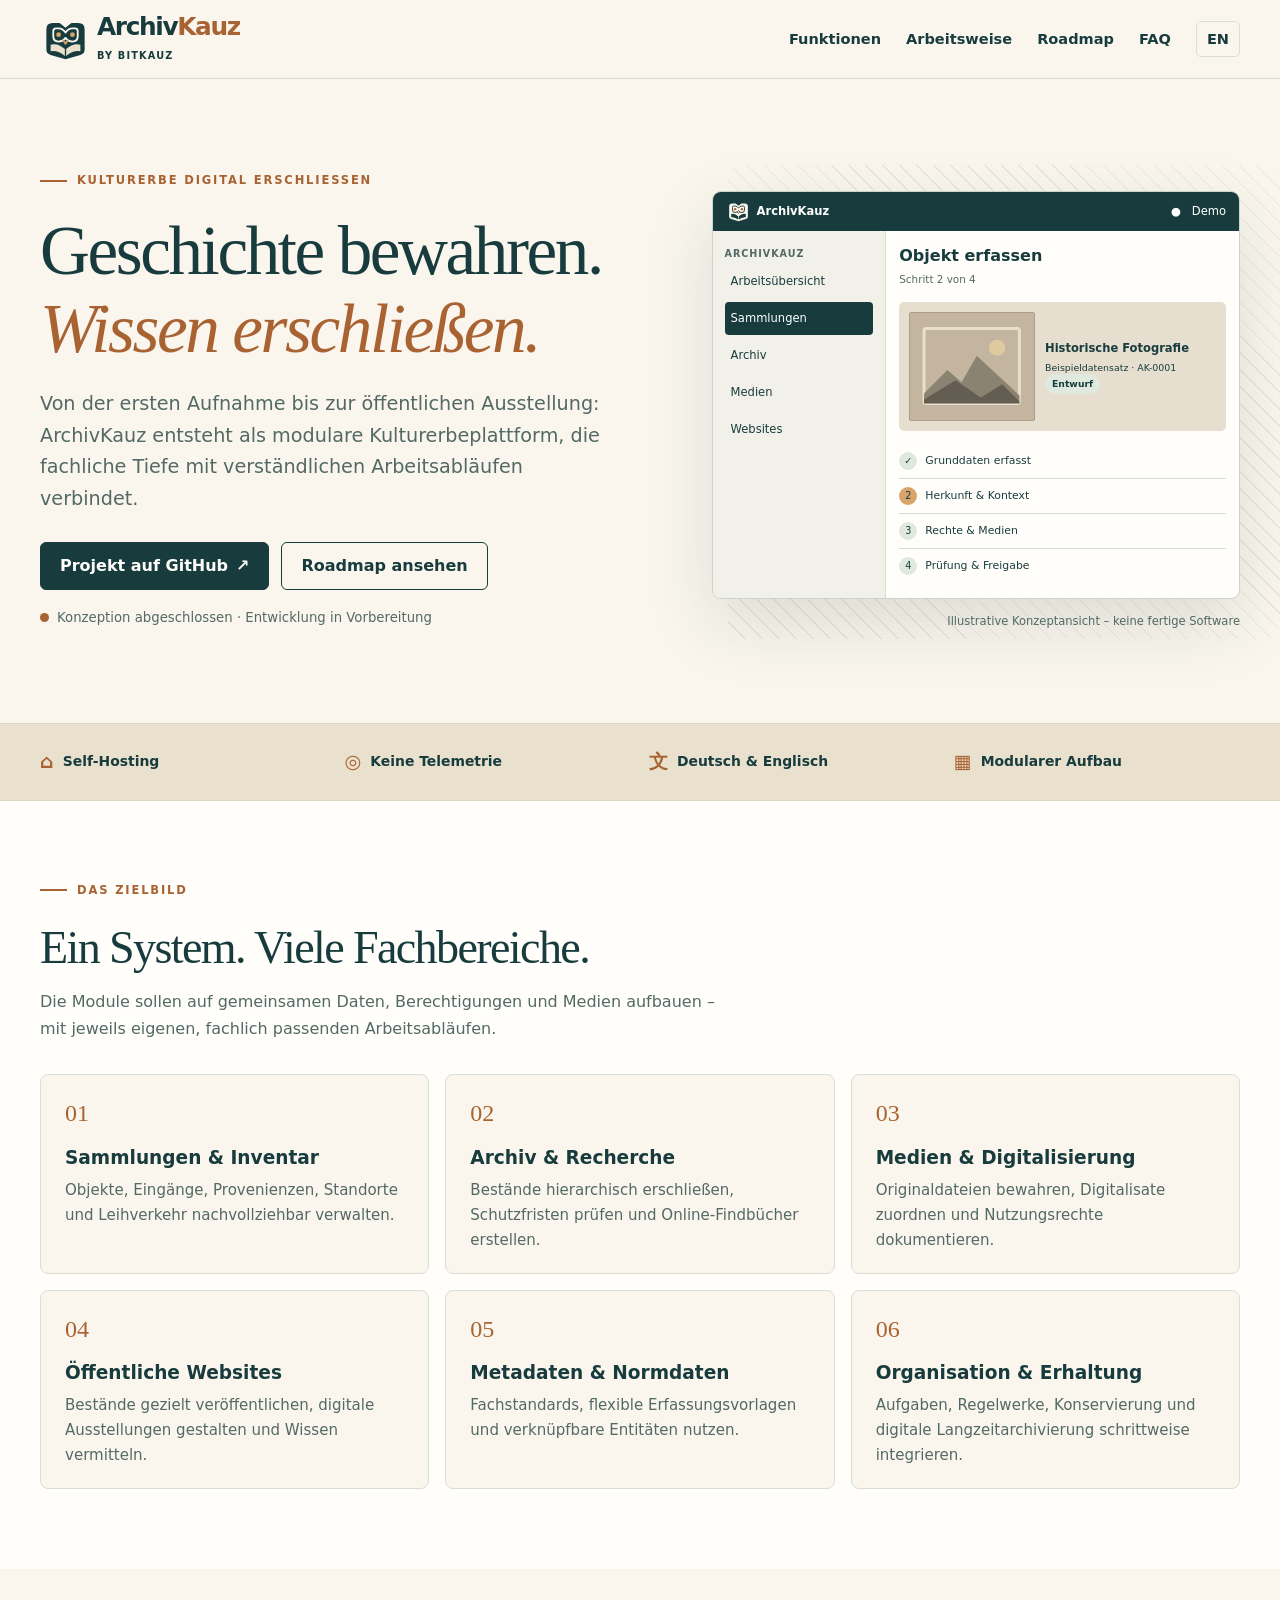
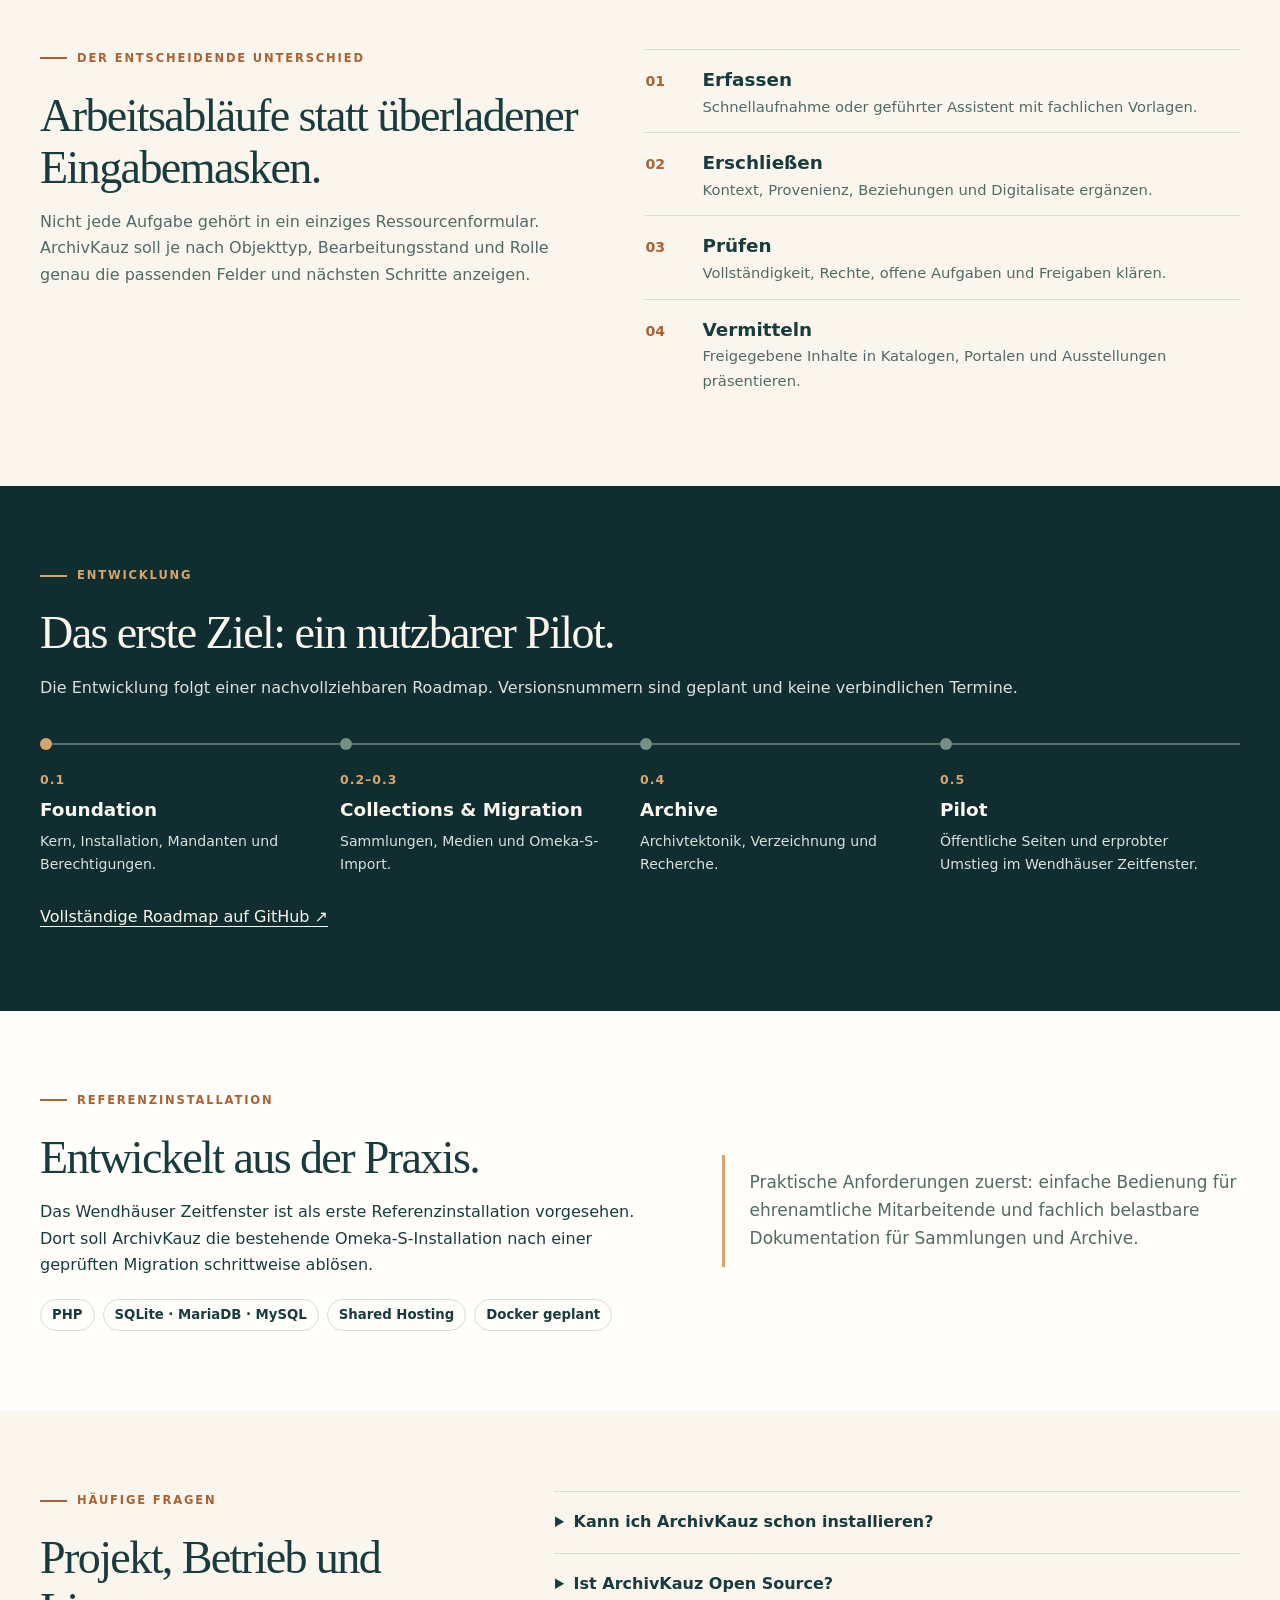
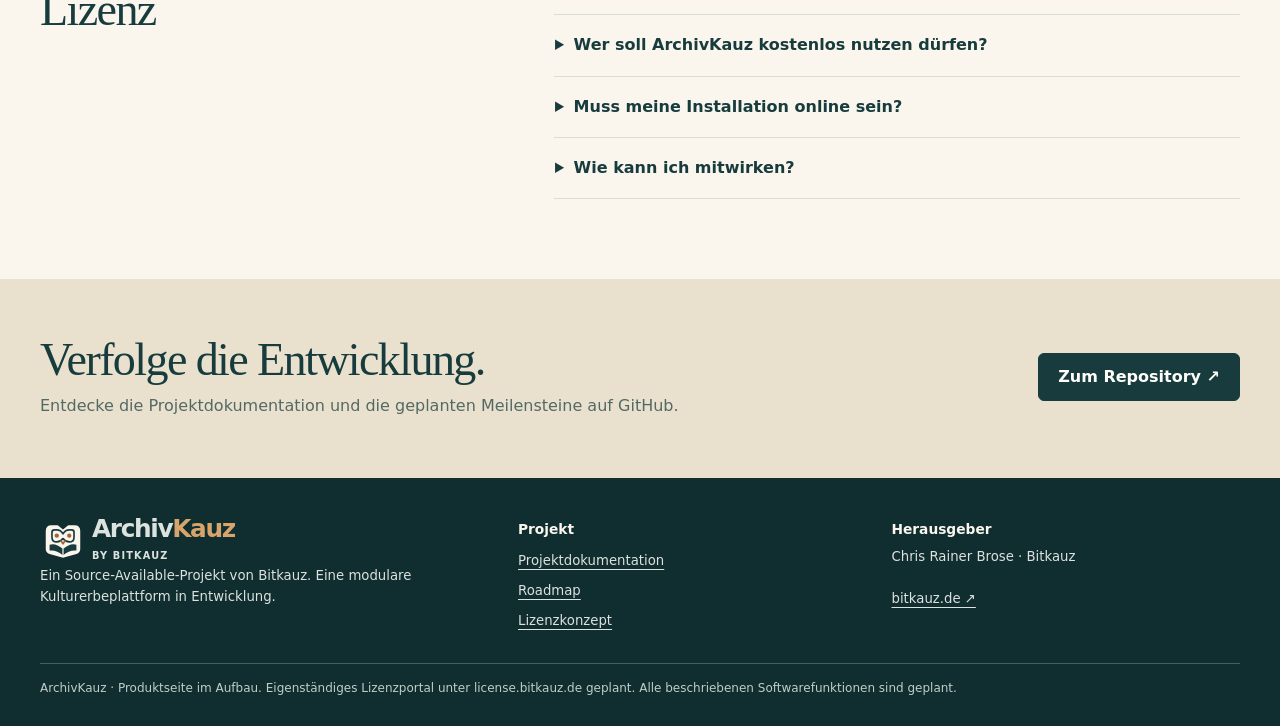
==== public/index.html @ eccb7805 "feat: zweisprachige Produktwebsite und flaches Webspace-Paket" ====
<!doctype html>
<html lang="de">
<head><meta charset="utf-8"><meta name="viewport" content="width=device-width,initial-scale=1"><meta name="description" content="ArchivKauz entsteht als modulare, selbst hostbare Kulturerbeplattform für Museen, Archive, Vereine, Bibliotheken und private Sammlungen."><meta name="color-scheme" content="light"><title>ArchivKauz – Kulturerbe digital erschließen</title><link rel="icon" type="image/svg+xml" href="./assets/logo-mark.svg"><link rel="stylesheet" href="./assets/style.css"><link rel="alternate" hreflang="en" href="./en/"></head>
<body id="top">
<a class="skip" href="#content">Zum Inhalt</a>
<header class="top"><div class="wrap top-inner"><a class="brand" href="#top" aria-label="ArchivKauz"><img src="./assets/logo-mark.svg" alt="" width="51" height="51"><span><span class="wordmark">Archiv<span>Kauz</span></span><span class="brand-sub">by Bitkauz</span></span></a><nav class="nav" aria-label="Hauptnavigation"><a href="#features">Funktionen</a><a href="#workflow">Arbeitsweise</a><a href="#roadmap">Roadmap</a><a href="#faq">FAQ</a><a class="lang" href="./en/" aria-label="English version">EN</a><details class="mobile"><summary>Menü ☰</summary><div class="mobile-menu"><a href="#features">Funktionen</a><a href="#workflow">Arbeitsweise</a><a href="#roadmap">Roadmap</a><a href="#faq">FAQ</a></div></details></nav></div></header>
<main id="content">
<section class="hero"><div class="wrap hero-grid"><div><div class="eyebrow">Kulturerbe digital erschließen</div><h1>Geschichte bewahren.<br><em>Wissen erschließen.</em></h1><p class="lead">Von der ersten Aufnahme bis zur öffentlichen Ausstellung: ArchivKauz entsteht als modulare Kulturerbeplattform, die fachliche Tiefe mit verständlichen Arbeitsabläufen verbindet.</p><div class="actions"><a class="button" href="https://github.com/bitkauz/archivkauz">Projekt auf GitHub <span aria-hidden="true">↗</span></a><a class="button outline" href="#roadmap">Roadmap ansehen</a></div><p class="status"><span class="dot" aria-hidden="true"></span>Konzeption abgeschlossen · Entwicklung in Vorbereitung</p></div><figure class="preview" aria-label="Illustrative Konzeptansicht – keine fertige Software"><div class="mock" aria-hidden="true"><div class="mock-top"><strong><img src="./assets/logo-mark-dark.svg" alt=""> ArchivKauz</strong><span>● &nbsp; Demo</span></div><div class="mock-body"><div class="mock-menu"><small>ArchivKauz</small><div>Arbeitsübersicht</div><div class="active">Sammlungen</div><div>Archiv</div><div>Medien</div><div>Websites</div></div><div class="mock-main"><h3>Objekt erfassen</h3><span class="mock-label">Schritt 2 von 4</span><div class="mock-media"><div class="photo"><svg viewBox="0 0 100 80" fill="none" aria-hidden="true"><rect x="3" y="3" width="94" height="74" rx="2" stroke="#ebdfc9" stroke-width="3"/><circle cx="75" cy="22" r="8" fill="#dfca9d"/><path d="M3 67 26 44 40 56 55 30 97 69V76H3Z" fill="#8b8371"/><path d="M3 73 34 54 59 71 80 58 97 75v2H3Z" fill="#635e51"/></svg></div><div><strong>Historische Fotografie</strong><p>Beispieldatensatz · AK-0001</p><span class="mock-tag">Entwurf</span></div></div><div class="mock-step "><span>✓</span><span>Grunddaten erfasst</span></div><div class="mock-step current"><span>2</span><span>Herkunft & Kontext</span></div><div class="mock-step "><span>3</span><span>Rechte & Medien</span></div><div class="mock-step "><span>4</span><span>Prüfung & Freigabe</span></div></div></div></div><figcaption class="mock-caption">Illustrative Konzeptansicht – keine fertige Software</figcaption></figure></div></section>
<div class="proof"><div class="wrap proof-inner"><div class="proof-item"><span class="sym" aria-hidden="true">⌂</span>Self-Hosting</div><div class="proof-item"><span class="sym" aria-hidden="true">◎</span>Keine Telemetrie</div><div class="proof-item"><span class="sym" aria-hidden="true">文</span>Deutsch &amp; Englisch</div><div class="proof-item"><span class="sym" aria-hidden="true">▦</span>Modularer Aufbau</div></div></div>
<section id="features" class="section white"><div class="wrap"><div class="eyebrow">Das Zielbild</div><h2 class="section-title">Ein System. Viele Fachbereiche.</h2><p class="section-intro">Die Module sollen auf gemeinsamen Daten, Berechtigungen und Medien aufbauen – mit jeweils eigenen, fachlich passenden Arbeitsabläufen.</p><div class="columns"><article class="feature"><span class="num">01</span><h3>Sammlungen &amp; Inventar</h3><p>Objekte, Eingänge, Provenienzen, Standorte und Leihverkehr nachvollziehbar verwalten.</p></article><article class="feature"><span class="num">02</span><h3>Archiv &amp; Recherche</h3><p>Bestände hierarchisch erschließen, Schutzfristen prüfen und Online-Findbücher erstellen.</p></article><article class="feature"><span class="num">03</span><h3>Medien &amp; Digitalisierung</h3><p>Originaldateien bewahren, Digitalisate zuordnen und Nutzungsrechte dokumentieren.</p></article><article class="feature"><span class="num">04</span><h3>Öffentliche Websites</h3><p>Bestände gezielt veröffentlichen, digitale Ausstellungen gestalten und Wissen vermitteln.</p></article><article class="feature"><span class="num">05</span><h3>Metadaten &amp; Normdaten</h3><p>Fachstandards, flexible Erfassungsvorlagen und verknüpfbare Entitäten nutzen.</p></article><article class="feature"><span class="num">06</span><h3>Organisation &amp; Erhaltung</h3><p>Aufgaben, Regelwerke, Konservierung und digitale Langzeitarchivierung schrittweise integrieren.</p></article></div></div></section>
<section id="workflow" class="section"><div class="wrap workflow"><div><div class="eyebrow">Der entscheidende Unterschied</div><h2>Arbeitsabläufe statt überladener Eingabemasken.</h2><p class="section-intro">Nicht jede Aufgabe gehört in ein einziges Ressourcenformular. ArchivKauz soll je nach Objekttyp, Bearbeitungsstand und Rolle genau die passenden Felder und nächsten Schritte anzeigen.</p></div><ol class="steps"><li><div><h3>Erfassen</h3><p>Schnellaufnahme oder geführter Assistent mit fachlichen Vorlagen.</p></div></li><li><div><h3>Erschließen</h3><p>Kontext, Provenienz, Beziehungen und Digitalisate ergänzen.</p></div></li><li><div><h3>Prüfen</h3><p>Vollständigkeit, Rechte, offene Aufgaben und Freigaben klären.</p></div></li><li><div><h3>Vermitteln</h3><p>Freigegebene Inhalte in Katalogen, Portalen und Ausstellungen präsentieren.</p></div></li></ol></div></section>
<section id="roadmap" class="section dark"><div class="wrap"><div class="eyebrow">Entwicklung</div><h2>Das erste Ziel: ein nutzbarer Pilot.</h2><p>Die Entwicklung folgt einer nachvollziehbaren Roadmap. Versionsnummern sind geplant und keine verbindlichen Termine.</p><div class="road"><div class="mile"><span class="version">0.1</span><h3>Foundation</h3><p>Kern, Installation, Mandanten und Berechtigungen.</p></div><div class="mile"><span class="version">0.2–0.3</span><h3>Collections &amp; Migration</h3><p>Sammlungen, Medien und Omeka-S-Import.</p></div><div class="mile"><span class="version">0.4</span><h3>Archive</h3><p>Archivtektonik, Verzeichnung und Recherche.</p></div><div class="mile"><span class="version">0.5</span><h3>Pilot</h3><p>Öffentliche Seiten und erprobter Umstieg im Wendhäuser Zeitfenster.</p></div></div><a href="https://github.com/bitkauz/archivkauz/blob/main/ROADMAP.md">Vollständige Roadmap auf GitHub ↗</a></div></section>
<section class="section white"><div class="wrap pilot"><div><div class="eyebrow">Referenzinstallation</div><h2>Entwickelt aus der Praxis.</h2><p>Das Wendhäuser Zeitfenster ist als erste Referenzinstallation vorgesehen. Dort soll ArchivKauz die bestehende Omeka-S-Installation nach einer geprüften Migration schrittweise ablösen.</p><div class="tech"><span class="chip">PHP</span><span class="chip">SQLite · MariaDB · MySQL</span><span class="chip">Shared Hosting</span><span class="chip">Docker geplant</span></div></div><blockquote class="pilot-note">Praktische Anforderungen zuerst: einfache Bedienung für ehrenamtliche Mitarbeitende und fachlich belastbare Dokumentation für Sammlungen und Archive.</blockquote></div></section>
<section id="faq" class="section"><div class="wrap faq"><div><div class="eyebrow">Häufige Fragen</div><h2>Projekt, Betrieb und Lizenz</h2></div><div class="questions"><details><summary>Kann ich ArchivKauz schon installieren?</summary><p>Nein. Die Konzeption ist abgeschlossen; die Softwareentwicklung steht noch bevor. Es gibt aktuell keine installierbare Version.</p></details><details><summary>Ist ArchivKauz Open Source?</summary><p>ArchivKauz ist als Source-Available-Projekt geplant. Der Quellcode soll öffentlich einsehbar sein. Kommerzielle Nutzung bedarf einer gesonderten Lizenz oder Genehmigung; der endgültige Lizenztext steht noch aus.</p></details><details><summary>Wer soll ArchivKauz kostenlos nutzen dürfen?</summary><p>Privatpersonen, Vereine, gemeinnützige Einrichtungen, öffentliche Museen, Archive, Bibliotheken und Bildungseinrichtungen im festgelegten Nutzungsrahmen – auch bei üblichen Eintrittsgeldern und Gebühren. Die Regelung wird im finalen Lizenztext konkretisiert.</p></details><details><summary>Muss meine Installation online sein?</summary><p>Die Anwendung soll selbst betrieben werden. Verpflichtend ist die geplante Online-Lizenzprüfung; Nutzungsdaten und Bestände werden dafür nicht übermittelt. Das Konzept sieht einen begrenzten Ausfallmodus und weiterhin Datenzugang und Export vor.</p></details><details><summary>Wie kann ich mitwirken?</summary><p>Die Dokumentation und Roadmap befinden sich auf GitHub. Beiträge zum Softwarecode werden nach Freigabe der Beitragsbedingungen möglich sein.</p></details></div></div></section>
<section class="end"><div class="wrap end-inner"><div><h2>Verfolge die Entwicklung.</h2><p>Entdecke die Projektdokumentation und die geplanten Meilensteine auf GitHub.</p></div><a class="button" href="https://github.com/bitkauz/archivkauz">Zum Repository ↗</a></div></section>
</main><footer class="footer"><div class="wrap"><div class="footer-grid"><div><a class="brand" href="#top" aria-label="ArchivKauz"><img src="./assets/logo-mark-dark.svg" alt="" width="51" height="51"><span><span class="wordmark">Archiv<span>Kauz</span></span><span class="brand-sub">by Bitkauz</span></span></a><p>Ein Source-Available-Projekt von Bitkauz. Eine modulare Kulturerbeplattform in Entwicklung.</p></div><div><h3>Projekt</h3><ul><li><a href="https://github.com/bitkauz/archivkauz">Projektdokumentation</a></li><li><a href="https://github.com/bitkauz/archivkauz/blob/main/ROADMAP.md">Roadmap</a></li><li><a href="https://github.com/bitkauz/archivkauz/blob/main/LICENSE-DRAFT.md">Lizenzkonzept</a></li></ul></div><div><h3>Herausgeber</h3><p>Chris Rainer Brose · Bitkauz</p><a href="https://bitkauz.de/">bitkauz.de ↗</a></div></div><div class="copyright">ArchivKauz · Produktseite im Aufbau. Eigenständiges Lizenzportal unter license.bitkauz.de geplant. Alle beschriebenen Softwarefunktionen sind geplant.</div></div></footer>
</body></html>
---- public/assets/style.css ----
:root{--ink:#183c3e;--deep:#102d30;--paper:#faf6ed;--white:#fffefa;--sand:#e9e1cd;--copper:#a96332;--gold:#d7a56b;--muted:#536965;--line:#d9ded3;--sans:system-ui,-apple-system,BlinkMacSystemFont,"Segoe UI",sans-serif;--serif:Georgia,"Times New Roman",serif}
*{box-sizing:border-box}html{scroll-behavior:smooth;scroll-padding-top:5rem}body{margin:0;background:var(--paper);font-family:var(--sans);color:var(--ink);line-height:1.65}a{color:inherit;text-underline-offset:4px}button,a{touch-action:manipulation}a:focus-visible,button:focus-visible,summary:focus-visible{outline:3px solid #ad6a33;outline-offset:4px}img,svg{max-width:100%;display:block}h1,h2,h3,p{margin-top:0}h1,h2{font-family:var(--serif);font-weight:400;line-height:1.12;letter-spacing:-.035em}h1{font-size:clamp(3rem,5.4vw,5.3rem);margin-bottom:1.3rem}h2{font-size:clamp(2.15rem,3.6vw,3.35rem);margin-bottom:1rem}h3{line-height:1.3;font-size:1.15rem;margin-bottom:.5rem}p{margin-bottom:1rem}small,.small{font-size:.83rem}.wrap{width:min(1200px,calc(100% - 80px));margin-inline:auto}.skip{position:absolute;top:-100px;left:1rem;background:white;padding:1rem;z-index:9}.skip:focus{top:1rem}.top{position:sticky;top:0;z-index:4;background:rgba(250,246,237,.97);border-bottom:1px solid var(--line)}.top-inner{display:flex;align-items:center;justify-content:space-between;gap:24px;min-height:78px}.brand{display:flex;align-items:center;text-decoration:none;gap:6px}.brand img{width:51px;height:51px}.wordmark{font-size:1.55rem;letter-spacing:-.055em;font-weight:750;line-height:1.05}.wordmark span{color:var(--copper)}.brand-sub{display:block;font-size:.61rem;font-weight:650;letter-spacing:.12em;text-transform:uppercase;margin-top:5px}.nav{display:flex;align-items:center;gap:25px;font-size:.91rem;font-weight:650}.nav a{text-decoration:none}.nav a:hover{text-decoration:underline}.lang{padding:5px 10px;border:1px solid var(--line);border-radius:5px}.button{display:inline-flex;align-items:center;justify-content:center;gap:8px;padding:13px 19px;border:1px solid var(--ink);border-radius:6px;background:var(--ink);color:var(--white);font-weight:650;text-decoration:none;line-height:1.25}.button:hover{background:#27585a}.button.outline{background:transparent;color:var(--ink)}.button.outline:hover{background:var(--sand)}.button.light{background:var(--paper);color:var(--ink);border-color:var(--paper)}.button.small-button{font-size:.85rem;padding:10px 15px}.hero{padding:86px 0 72px;overflow:hidden}.hero-grid{display:grid;grid-template-columns:1.05fr .95fr;gap:58px;align-items:center}.eyebrow{font-size:.72rem;text-transform:uppercase;letter-spacing:.16em;font-weight:750;color:var(--copper);display:flex;align-items:center;gap:10px;margin-bottom:22px}.eyebrow:before{content:"";display:block;width:27px;height:2px;background:currentColor}.hero h1 em{font-weight:400;color:var(--copper);font-style:italic}.lead{font-size:clamp(1.04rem,1.5vw,1.22rem);max-width:580px;color:var(--muted)}.actions{display:flex;flex-wrap:wrap;gap:12px;margin:27px 0 17px}.status{display:flex;align-items:center;gap:8px;color:var(--muted);font-size:.83rem}.dot{width:9px;height:9px;border-radius:50%;background:var(--copper);flex:none}.preview{position:relative;padding:26px 0 20px 14px}.preview:before{content:"";position:absolute;inset:0 -40px 12px 30px;background:repeating-linear-gradient(45deg,#e9e1cd 0px,#e9e1cd 1px,transparent 1px,transparent 12px);border-radius:12px;opacity:.8;z-index:-1}.mock{background:var(--white);border:1px solid #cbd4cc;box-shadow:0 24px 68px #183c3e22;border-radius:9px;overflow:hidden;font-size:.72rem}.mock-top{height:39px;background:var(--ink);color:white;padding:0 13px;display:flex;align-items:center;justify-content:space-between}.mock-top strong{display:flex;gap:6px;align-items:center}.mock-top img{width:25px;height:25px}.mock-body{display:grid;grid-template-columns:33% 67%;min-height:288px}.mock-menu{background:#f2f1e9;padding:15px 12px;border-right:1px solid var(--line);line-height:1.3}.mock-menu div{padding:9px 6px;margin:4px 0;border-radius:4px;overflow-wrap:anywhere}.mock-menu .active{background:var(--ink);color:white}.mock-menu small{font-size:.6rem;color:var(--muted);text-transform:uppercase;letter-spacing:.1em;font-weight:650}.mock-main{padding:15px 13px}.mock-main h3{font-size:1rem;margin-bottom:3px}.mock-label{font-size:.65rem;color:var(--muted)}.mock-media{background:#e6dfcf;border-radius:5px;margin:13px 0;display:grid;grid-template-columns:41% 59%;align-items:center;padding:10px;gap:10px}.photo{aspect-ratio:1.15;background:#c4b5a0;display:grid;place-items:center;border-radius:2px;border:1px solid #ad9e88}.photo svg{width:82%;height:82%}.mock-media p{font-size:.59rem;line-height:1.4;margin:3px 4px 0 0}.mock-tag{display:inline-block;background:#dfe9dd;color:var(--ink);padding:2px 7px;border-radius:12px;font-size:.58rem;font-weight:700}.mock-step{display:flex;gap:8px;align-items:center;padding:8px 0;border-bottom:1px solid var(--line);font-size:.68rem}.mock-step span:first-child{display:grid;place-items:center;width:18px;height:18px;border-radius:50%;background:#dfe9dd;flex:none;font-size:.6rem}.mock-step.current span:first-child{background:var(--gold)}.mock-step:last-child{border:none}.mock-caption{font-size:.72rem;color:var(--muted);margin-top:13px;text-align:right}.proof{background:var(--sand);padding:22px 0;border-block:1px solid #dcd5c4}.proof-inner{display:grid;grid-template-columns:repeat(4,1fr);gap:18px}.proof-item{display:flex;gap:9px;align-items:center;font-size:.87rem;font-weight:700}.proof-item .sym{font-size:1.2rem;color:var(--copper)}.section{padding:80px 0}.section.white{background:var(--white)}.section-intro{max-width:690px;margin-bottom:32px;color:var(--muted)}.section-title{max-width:830px}.columns{display:grid;grid-template-columns:repeat(3,1fr);gap:16px}.feature{border:1px solid var(--line);border-radius:8px;padding:24px 24px 20px;background:var(--paper)}.feature p{color:var(--muted);font-size:.94rem;margin-bottom:0}.feature .num{font-family:var(--serif);font-size:1.5rem;color:var(--copper);display:block;line-height:1.2;margin-bottom:18px}.feature h3{font-size:1.16rem}.workflow{display:grid;grid-template-columns:1fr 1.1fr;gap:65px;align-items:start}.steps{list-style:none;margin:0;padding:0;counter-reset:step}.steps li{counter-increment:step;display:grid;grid-template-columns:40px 1fr;gap:17px;border-top:1px solid var(--line);padding:18px 0 13px}.steps li:before{content:"0" counter(step);font-size:.88rem;font-weight:750;color:var(--copper);padding-top:2px}.steps h3{margin-bottom:3px}.steps p{color:var(--muted);font-size:.92rem;margin:0}.dark{background:var(--deep);color:var(--paper)}.dark .eyebrow{color:var(--gold)}.dark p{color:#d9e2db}.road{display:grid;grid-template-columns:repeat(4,1fr);gap:0;margin:42px 0 18px}.mile{border-top:2px solid #59706b;padding:21px 17px 10px 0;position:relative}.mile:before{content:"";position:absolute;top:-7px;width:12px;height:12px;border-radius:50%;background:#788f84}.mile:first-child:before{background:var(--gold)}.mile .version{color:var(--gold);font-size:.78rem;letter-spacing:.08em;font-weight:750}.mile h3{margin-top:.35rem}.mile p{font-size:.88rem;margin-bottom:0}.dark a:not(.button){color:var(--paper)}.pilot{display:grid;grid-template-columns:1.1fr .9fr;gap:48px;align-items:center}.pilot-note{border-left:3px solid var(--gold);padding:14px 0 14px 25px;font-size:1.06rem;color:var(--muted);margin:0}.tech{display:flex;flex-wrap:wrap;gap:8px;margin:21px 0 0}.chip{border:1px solid var(--line);padding:4px 11px;border-radius:100px;font-size:.83rem;font-weight:650}.faq{display:grid;grid-template-columns:.8fr 1.2fr;gap:56px}.questions details{border-top:1px solid var(--line);padding:17px 0}.questions details:last-child{border-bottom:1px solid var(--line)}summary{cursor:pointer;font-weight:700;list-style-position:outside;margin-left:20px}.questions details p{margin:10px 0 0 20px;color:var(--muted);font-size:.94rem}.end{padding:55px 0 58px;background:var(--sand)}.end-inner{display:flex;justify-content:space-between;gap:30px;align-items:center}.end h2{margin-bottom:.45rem}.end p{margin-bottom:0;color:var(--muted)}.footer{background:var(--deep);color:var(--paper);padding:38px 0 27px}.footer .brand img{width:46px;height:46px}.footer .wordmark span{color:var(--gold)}.footer-grid{display:grid;grid-template-columns:1.3fr 1fr 1fr;gap:25px}.footer p,.footer a{font-size:.83rem;color:#dce2de}.footer ul{list-style:none;margin:0;padding:0}.footer a:not(.brand){display:inline-block;padding:4px 0}.footer h3{font-size:.86rem;margin:5px 0 8px}.copyright{border-top:1px solid #45615c;margin-top:27px;padding-top:15px;font-size:.75rem;color:#c0cec6}.mobile{display:none}
@media(max-width:1000px){.wrap{width:min(100% - 48px,1200px)}.nav{gap:14px}.hero-grid{gap:30px}.hero{padding-top:60px}.mock-body{min-height:270px}.proof-item{font-size:.78rem}.workflow,.faq,.pilot{gap:30px}}
@media(max-width:760px){.wrap{width:calc(100% - 32px)}.top-inner{min-height:64px}.brand img{width:43px}.wordmark{font-size:1.38rem}.nav>a:not(.lang){display:none}.mobile{display:block;position:relative}.mobile summary{margin:0;list-style:none;font-size:.83rem;padding:6px 9px;border:1px solid var(--line);border-radius:4px}.mobile summary::-webkit-details-marker{display:none}.mobile-menu{position:absolute;top:36px;right:0;width:220px;background:var(--white);box-shadow:0 12px 25px #183c3e22;border:1px solid var(--line);border-radius:6px;padding:6px 14px}.mobile-menu a{display:block;padding:12px 0;border-bottom:1px solid var(--line)}.mobile-menu a:last-child{border:none}.hero{padding:48px 0 40px}.hero-grid,.workflow,.faq,.pilot{grid-template-columns:1fr}.hero-grid{gap:20px}.hero h1{font-size:clamp(2.6rem,10vw,4rem)}.preview{padding:6px 3px 0}.preview:before{inset:0 -16px 10px 24px}.mock-body{min-height:0}.proof-inner{grid-template-columns:repeat(2,1fr);gap:15px 10px}.section{padding:54px 0}.columns{grid-template-columns:1fr 1fr}.feature{padding:18px}.road{grid-template-columns:1fr 1fr;gap:20px}.end-inner{display:block}.end .button{margin-top:22px}.footer-grid{grid-template-columns:1fr 1fr}.footer-grid>div:first-child{grid-column:1/-1}}
@media(max-width:460px){.columns{grid-template-columns:1fr}.mock-menu{padding:10px 6px}.mock-main{padding:12px 9px}.mock-media{padding:6px;gap:5px}.mock-media p{font-size:.55rem}.mock-step{font-size:.6rem}.mock-menu div{font-size:.65rem}.proof-item{align-items:flex-start}.brand-sub{display:none}.actions .button{width:100%}.road{grid-template-columns:1fr}.road .mile{padding-top:16px}.nav{gap:7px}}
@media(prefers-reduced-motion:reduce){html{scroll-behavior:auto}}
figure.preview{margin:0}
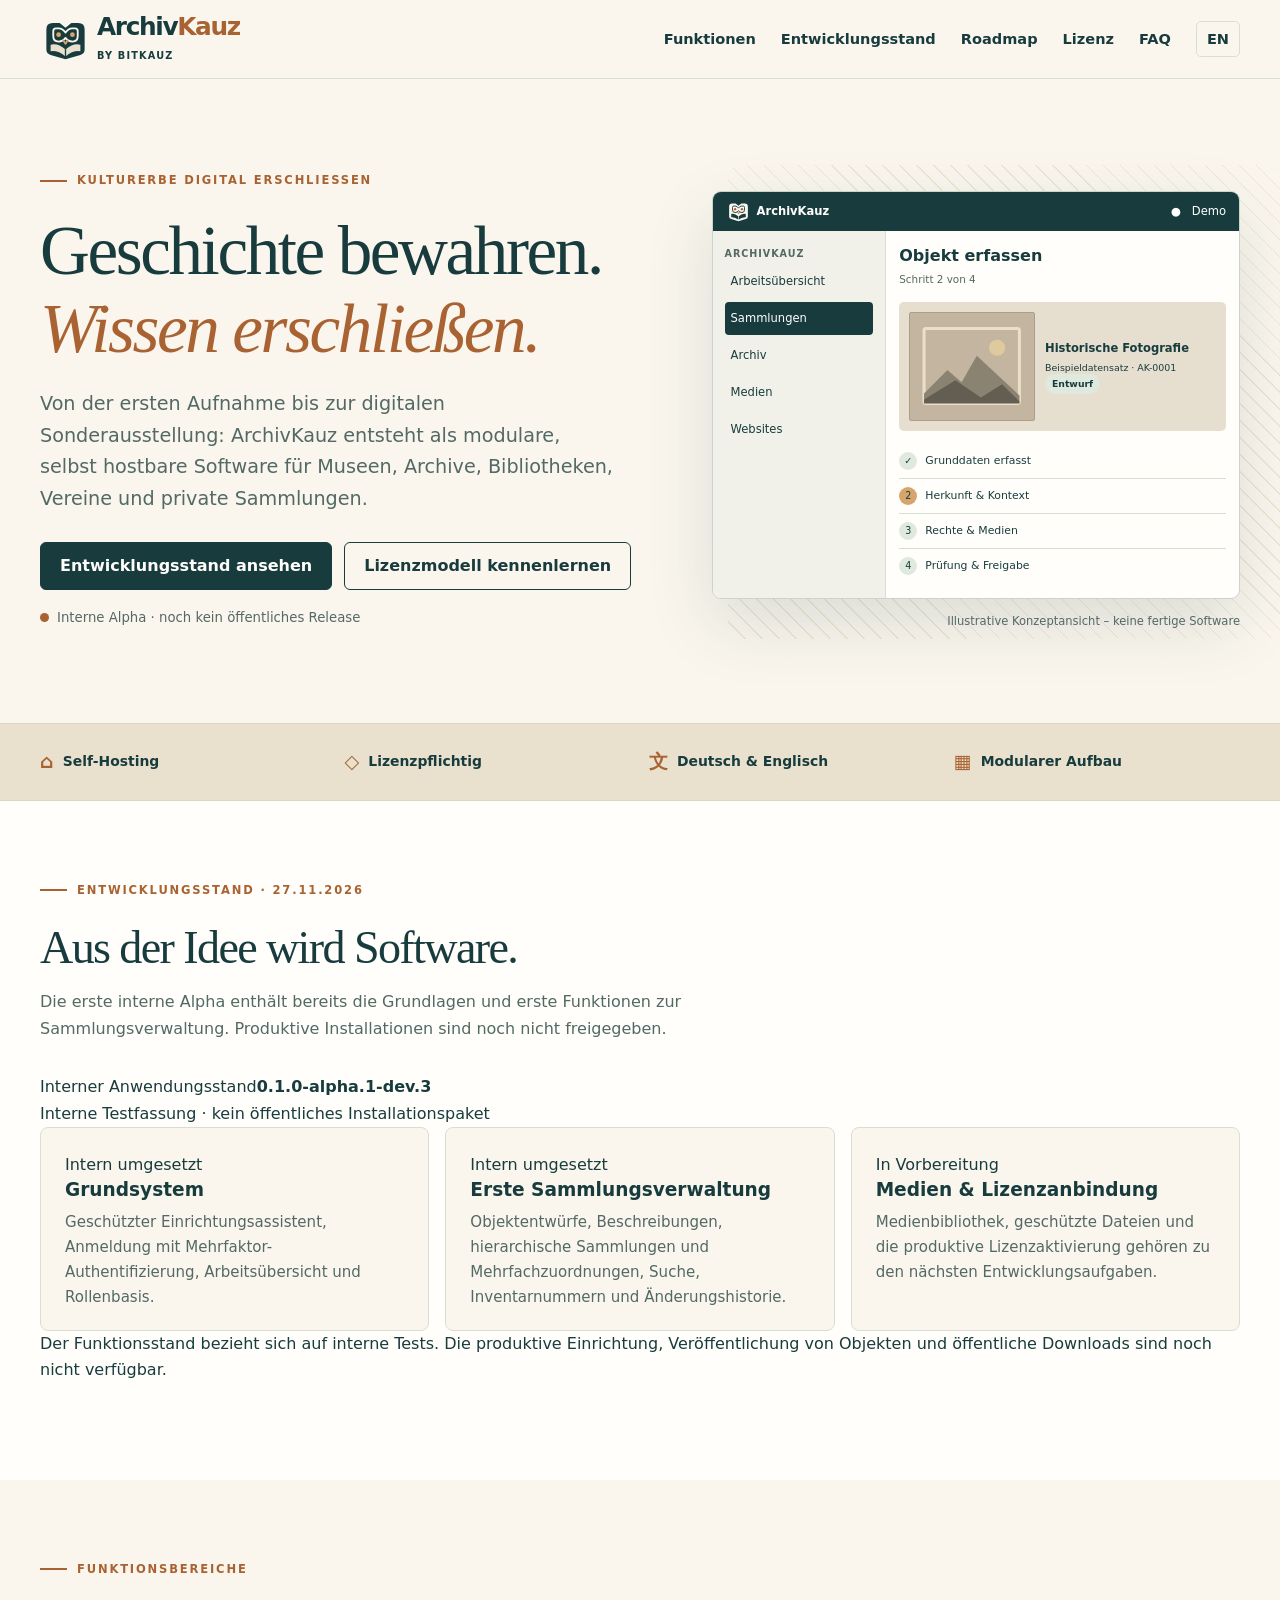
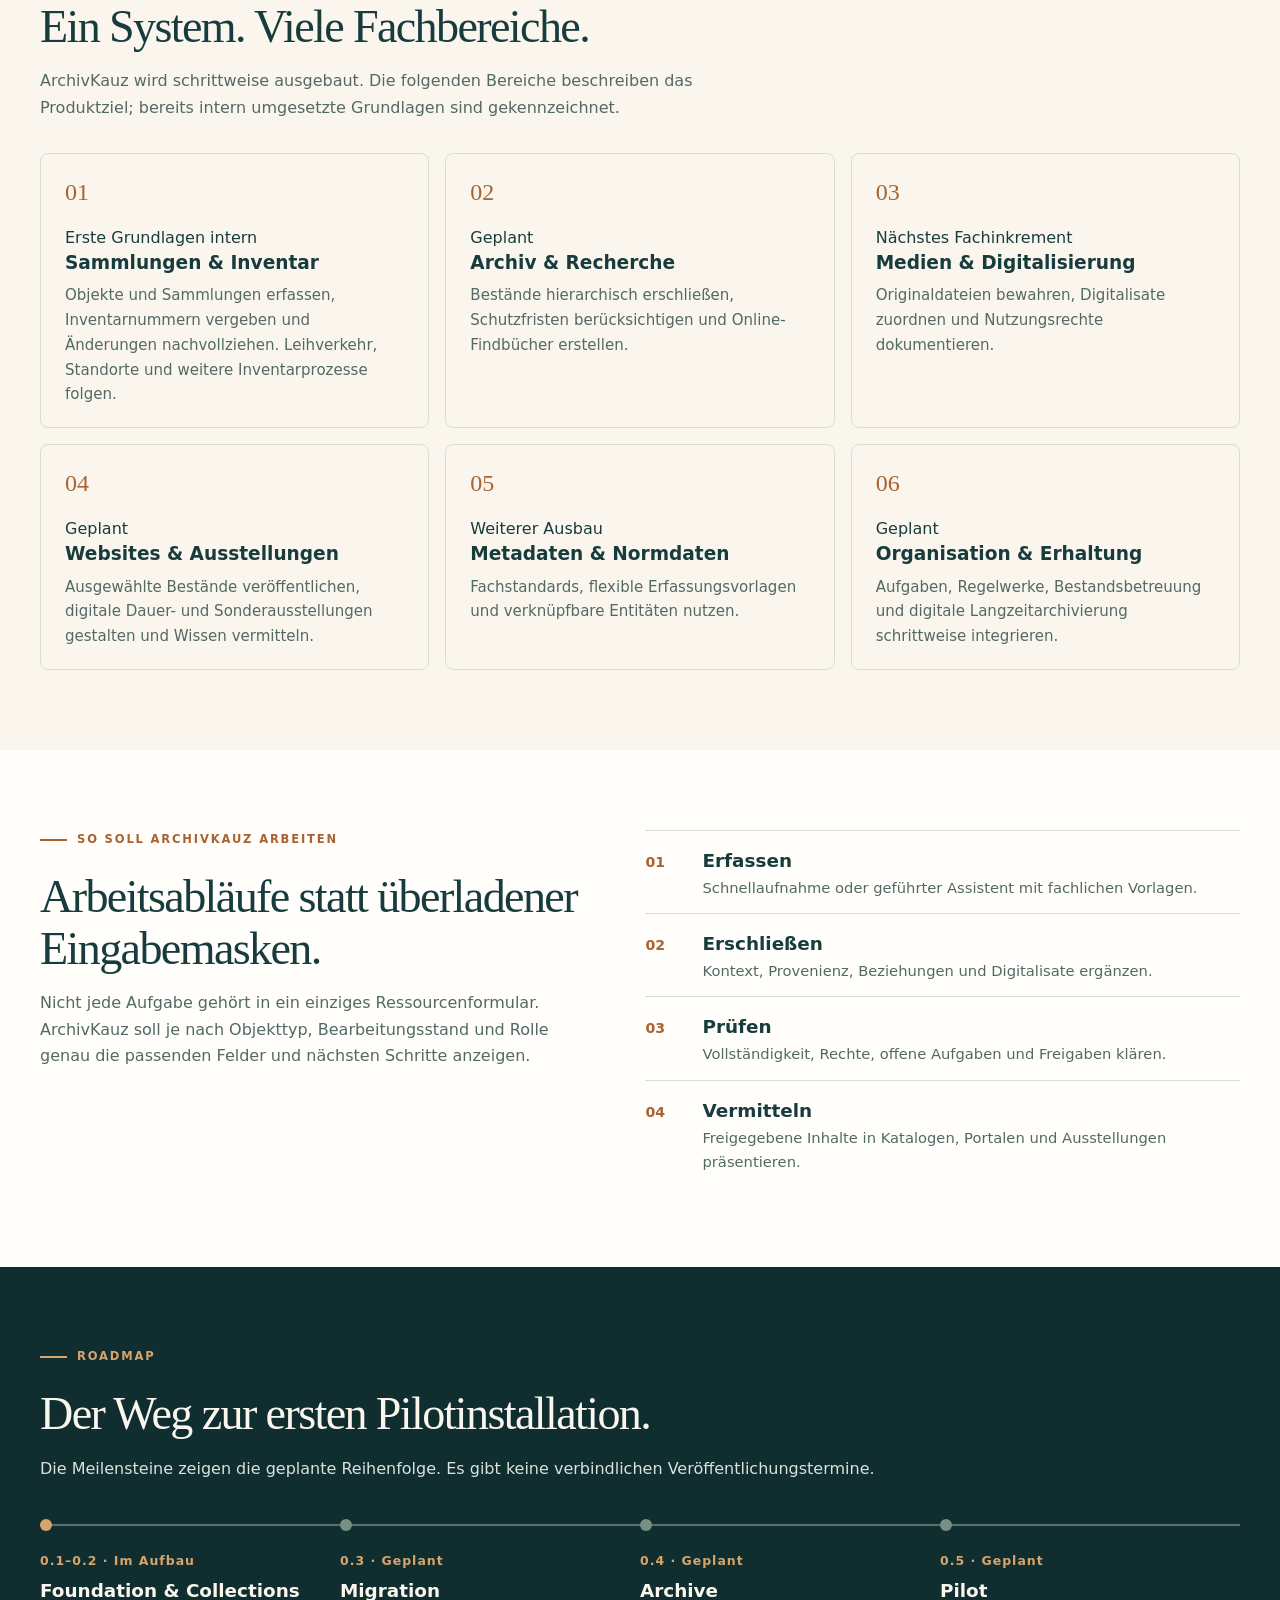
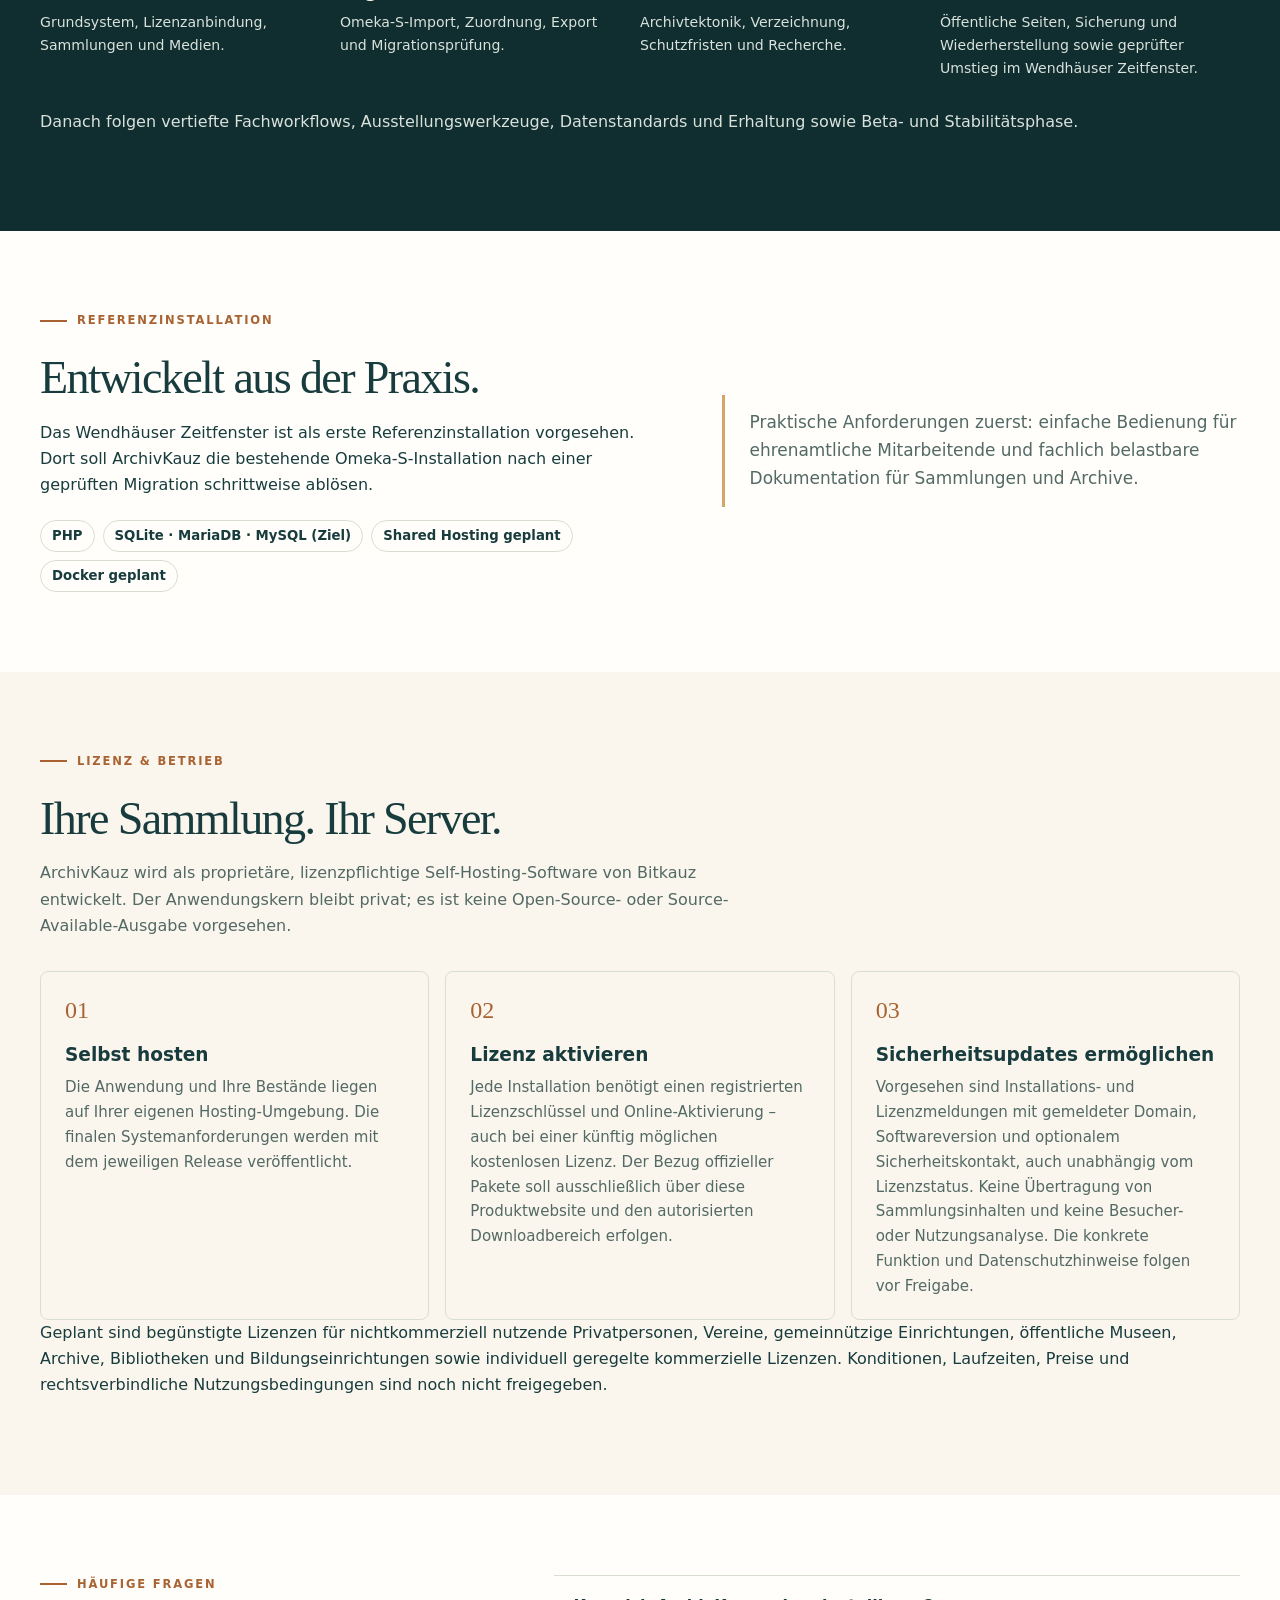
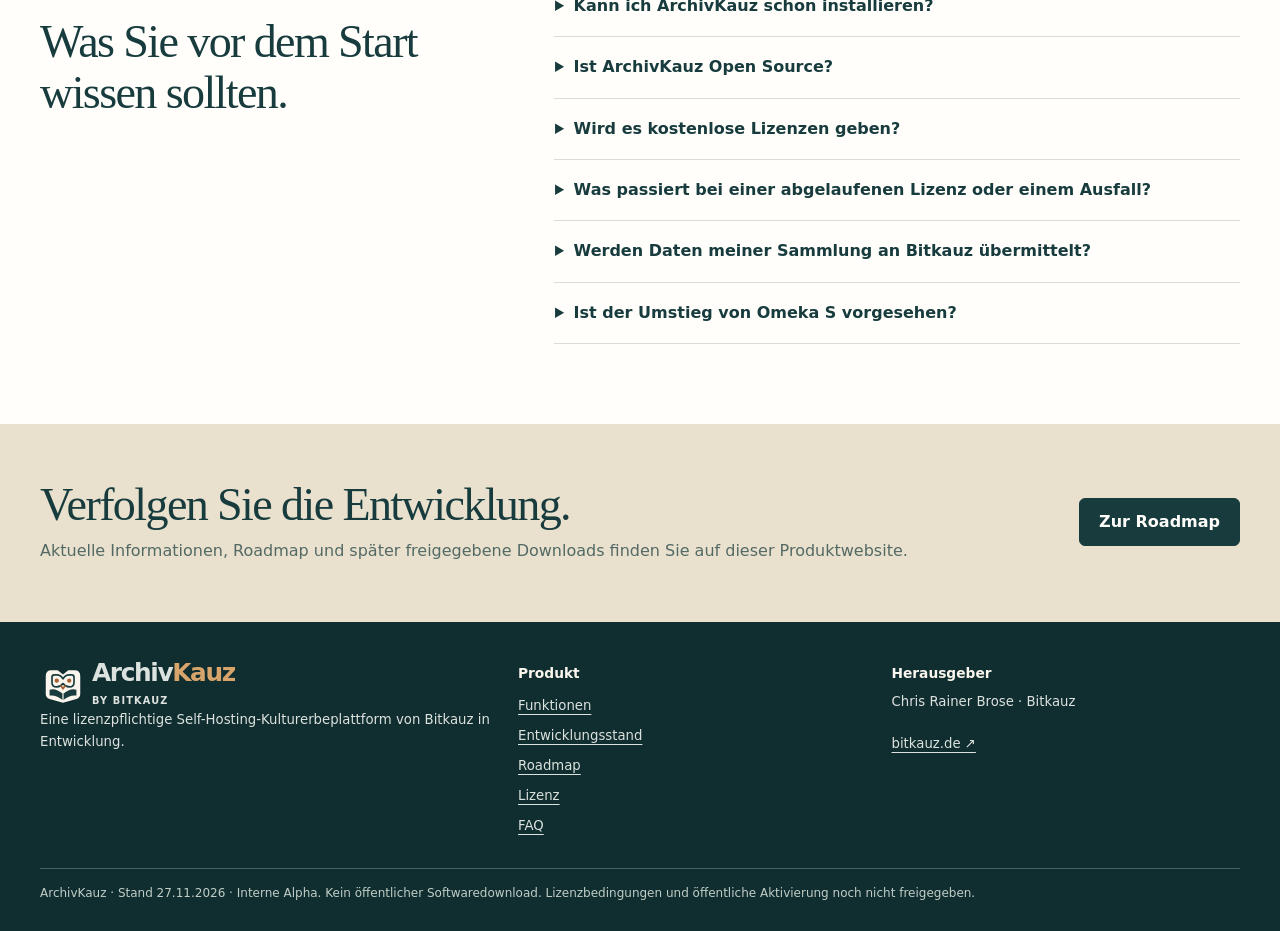
==== commit aee0e426: "Aktualisiere public/index.html auf internen Alpha- und Lizenzstand" ====
--- a/public/index.html
+++ b/public/index.html
@@ -1,17 +1,29 @@
 <!doctype html>
 <html lang="de">
-<head><meta charset="utf-8"><meta name="viewport" content="width=device-width,initial-scale=1"><meta name="description" content="ArchivKauz entsteht als modulare, selbst hostbare Kulturerbeplattform für Museen, Archive, Vereine, Bibliotheken und private Sammlungen."><meta name="color-scheme" content="light"><title>ArchivKauz – Kulturerbe digital erschließen</title><link rel="icon" type="image/svg+xml" href="./assets/logo-mark.svg"><link rel="stylesheet" href="./assets/style.css"><link rel="alternate" hreflang="en" href="./en/"></head>
+<head>
+<meta charset="utf-8">
+<meta name="viewport" content="width=device-width,initial-scale=1">
+<meta name="description" content="ArchivKauz – lizenzpflichtige Self-Hosting-Software für Museen, Archive und Sammlungen. Interne Alpha: Entwicklungsstand, Funktionen, Roadmap und Lizenzmodell.">
+<meta name="color-scheme" content="light">
+<title>ArchivKauz – Geschichte bewahren. Wissen erschließen.</title>
+<link rel="icon" type="image/svg+xml" href="./assets/logo-mark.svg">
+<link rel="stylesheet" href="./assets/style.css">
+<link rel="alternate" hreflang="en" href="./en/">
+</head>
 <body id="top">
 <a class="skip" href="#content">Zum Inhalt</a>
-<header class="top"><div class="wrap top-inner"><a class="brand" href="#top" aria-label="ArchivKauz"><img src="./assets/logo-mark.svg" alt="" width="51" height="51"><span><span class="wordmark">Archiv<span>Kauz</span></span><span class="brand-sub">by Bitkauz</span></span></a><nav class="nav" aria-label="Hauptnavigation"><a href="#features">Funktionen</a><a href="#workflow">Arbeitsweise</a><a href="#roadmap">Roadmap</a><a href="#faq">FAQ</a><a class="lang" href="./en/" aria-label="English version">EN</a><details class="mobile"><summary>Menü ☰</summary><div class="mobile-menu"><a href="#features">Funktionen</a><a href="#workflow">Arbeitsweise</a><a href="#roadmap">Roadmap</a><a href="#faq">FAQ</a></div></details></nav></div></header>
+<header class="top"><div class="wrap top-inner"><a class="brand" href="#top" aria-label="ArchivKauz"><img src="./assets/logo-mark.svg" alt="" width="51" height="51"><span><span class="wordmark">Archiv<span>Kauz</span></span><span class="brand-sub">by Bitkauz</span></span></a><nav class="nav" aria-label="Hauptnavigation"><a href="#features">Funktionen</a><a href="#status">Entwicklungsstand</a><a href="#roadmap">Roadmap</a><a href="#license">Lizenz</a><a href="#faq">FAQ</a><a class="lang" href="./en/" aria-label="English version">EN</a><details class="mobile"><summary>Menü ☰</summary><div class="mobile-menu"><a href="#features">Funktionen</a><a href="#status">Entwicklungsstand</a><a href="#roadmap">Roadmap</a><a href="#license">Lizenz</a><a href="#faq">FAQ</a></div></details></nav></div></header>
 <main id="content">
-<section class="hero"><div class="wrap hero-grid"><div><div class="eyebrow">Kulturerbe digital erschließen</div><h1>Geschichte bewahren.<br><em>Wissen erschließen.</em></h1><p class="lead">Von der ersten Aufnahme bis zur öffentlichen Ausstellung: ArchivKauz entsteht als modulare Kulturerbeplattform, die fachliche Tiefe mit verständlichen Arbeitsabläufen verbindet.</p><div class="actions"><a class="button" href="https://github.com/bitkauz/archivkauz">Projekt auf GitHub <span aria-hidden="true">↗</span></a><a class="button outline" href="#roadmap">Roadmap ansehen</a></div><p class="status"><span class="dot" aria-hidden="true"></span>Konzeption abgeschlossen · Entwicklung in Vorbereitung</p></div><figure class="preview" aria-label="Illustrative Konzeptansicht – keine fertige Software"><div class="mock" aria-hidden="true"><div class="mock-top"><strong><img src="./assets/logo-mark-dark.svg" alt=""> ArchivKauz</strong><span>● &nbsp; Demo</span></div><div class="mock-body"><div class="mock-menu"><small>ArchivKauz</small><div>Arbeitsübersicht</div><div class="active">Sammlungen</div><div>Archiv</div><div>Medien</div><div>Websites</div></div><div class="mock-main"><h3>Objekt erfassen</h3><span class="mock-label">Schritt 2 von 4</span><div class="mock-media"><div class="photo"><svg viewBox="0 0 100 80" fill="none" aria-hidden="true"><rect x="3" y="3" width="94" height="74" rx="2" stroke="#ebdfc9" stroke-width="3"/><circle cx="75" cy="22" r="8" fill="#dfca9d"/><path d="M3 67 26 44 40 56 55 30 97 69V76H3Z" fill="#8b8371"/><path d="M3 73 34 54 59 71 80 58 97 75v2H3Z" fill="#635e51"/></svg></div><div><strong>Historische Fotografie</strong><p>Beispieldatensatz · AK-0001</p><span class="mock-tag">Entwurf</span></div></div><div class="mock-step "><span>✓</span><span>Grunddaten erfasst</span></div><div class="mock-step current"><span>2</span><span>Herkunft & Kontext</span></div><div class="mock-step "><span>3</span><span>Rechte & Medien</span></div><div class="mock-step "><span>4</span><span>Prüfung & Freigabe</span></div></div></div></div><figcaption class="mock-caption">Illustrative Konzeptansicht – keine fertige Software</figcaption></figure></div></section>
-<div class="proof"><div class="wrap proof-inner"><div class="proof-item"><span class="sym" aria-hidden="true">⌂</span>Self-Hosting</div><div class="proof-item"><span class="sym" aria-hidden="true">◎</span>Keine Telemetrie</div><div class="proof-item"><span class="sym" aria-hidden="true">文</span>Deutsch &amp; Englisch</div><div class="proof-item"><span class="sym" aria-hidden="true">▦</span>Modularer Aufbau</div></div></div>
-<section id="features" class="section white"><div class="wrap"><div class="eyebrow">Das Zielbild</div><h2 class="section-title">Ein System. Viele Fachbereiche.</h2><p class="section-intro">Die Module sollen auf gemeinsamen Daten, Berechtigungen und Medien aufbauen – mit jeweils eigenen, fachlich passenden Arbeitsabläufen.</p><div class="columns"><article class="feature"><span class="num">01</span><h3>Sammlungen &amp; Inventar</h3><p>Objekte, Eingänge, Provenienzen, Standorte und Leihverkehr nachvollziehbar verwalten.</p></article><article class="feature"><span class="num">02</span><h3>Archiv &amp; Recherche</h3><p>Bestände hierarchisch erschließen, Schutzfristen prüfen und Online-Findbücher erstellen.</p></article><article class="feature"><span class="num">03</span><h3>Medien &amp; Digitalisierung</h3><p>Originaldateien bewahren, Digitalisate zuordnen und Nutzungsrechte dokumentieren.</p></article><article class="feature"><span class="num">04</span><h3>Öffentliche Websites</h3><p>Bestände gezielt veröffentlichen, digitale Ausstellungen gestalten und Wissen vermitteln.</p></article><article class="feature"><span class="num">05</span><h3>Metadaten &amp; Normdaten</h3><p>Fachstandards, flexible Erfassungsvorlagen und verknüpfbare Entitäten nutzen.</p></article><article class="feature"><span class="num">06</span><h3>Organisation &amp; Erhaltung</h3><p>Aufgaben, Regelwerke, Konservierung und digitale Langzeitarchivierung schrittweise integrieren.</p></article></div></div></section>
-<section id="workflow" class="section"><div class="wrap workflow"><div><div class="eyebrow">Der entscheidende Unterschied</div><h2>Arbeitsabläufe statt überladener Eingabemasken.</h2><p class="section-intro">Nicht jede Aufgabe gehört in ein einziges Ressourcenformular. ArchivKauz soll je nach Objekttyp, Bearbeitungsstand und Rolle genau die passenden Felder und nächsten Schritte anzeigen.</p></div><ol class="steps"><li><div><h3>Erfassen</h3><p>Schnellaufnahme oder geführter Assistent mit fachlichen Vorlagen.</p></div></li><li><div><h3>Erschließen</h3><p>Kontext, Provenienz, Beziehungen und Digitalisate ergänzen.</p></div></li><li><div><h3>Prüfen</h3><p>Vollständigkeit, Rechte, offene Aufgaben und Freigaben klären.</p></div></li><li><div><h3>Vermitteln</h3><p>Freigegebene Inhalte in Katalogen, Portalen und Ausstellungen präsentieren.</p></div></li></ol></div></section>
-<section id="roadmap" class="section dark"><div class="wrap"><div class="eyebrow">Entwicklung</div><h2>Das erste Ziel: ein nutzbarer Pilot.</h2><p>Die Entwicklung folgt einer nachvollziehbaren Roadmap. Versionsnummern sind geplant und keine verbindlichen Termine.</p><div class="road"><div class="mile"><span class="version">0.1</span><h3>Foundation</h3><p>Kern, Installation, Mandanten und Berechtigungen.</p></div><div class="mile"><span class="version">0.2–0.3</span><h3>Collections &amp; Migration</h3><p>Sammlungen, Medien und Omeka-S-Import.</p></div><div class="mile"><span class="version">0.4</span><h3>Archive</h3><p>Archivtektonik, Verzeichnung und Recherche.</p></div><div class="mile"><span class="version">0.5</span><h3>Pilot</h3><p>Öffentliche Seiten und erprobter Umstieg im Wendhäuser Zeitfenster.</p></div></div><a href="https://github.com/bitkauz/archivkauz/blob/main/ROADMAP.md">Vollständige Roadmap auf GitHub ↗</a></div></section>
-<section class="section white"><div class="wrap pilot"><div><div class="eyebrow">Referenzinstallation</div><h2>Entwickelt aus der Praxis.</h2><p>Das Wendhäuser Zeitfenster ist als erste Referenzinstallation vorgesehen. Dort soll ArchivKauz die bestehende Omeka-S-Installation nach einer geprüften Migration schrittweise ablösen.</p><div class="tech"><span class="chip">PHP</span><span class="chip">SQLite · MariaDB · MySQL</span><span class="chip">Shared Hosting</span><span class="chip">Docker geplant</span></div></div><blockquote class="pilot-note">Praktische Anforderungen zuerst: einfache Bedienung für ehrenamtliche Mitarbeitende und fachlich belastbare Dokumentation für Sammlungen und Archive.</blockquote></div></section>
-<section id="faq" class="section"><div class="wrap faq"><div><div class="eyebrow">Häufige Fragen</div><h2>Projekt, Betrieb und Lizenz</h2></div><div class="questions"><details><summary>Kann ich ArchivKauz schon installieren?</summary><p>Nein. Die Konzeption ist abgeschlossen; die Softwareentwicklung steht noch bevor. Es gibt aktuell keine installierbare Version.</p></details><details><summary>Ist ArchivKauz Open Source?</summary><p>ArchivKauz ist als Source-Available-Projekt geplant. Der Quellcode soll öffentlich einsehbar sein. Kommerzielle Nutzung bedarf einer gesonderten Lizenz oder Genehmigung; der endgültige Lizenztext steht noch aus.</p></details><details><summary>Wer soll ArchivKauz kostenlos nutzen dürfen?</summary><p>Privatpersonen, Vereine, gemeinnützige Einrichtungen, öffentliche Museen, Archive, Bibliotheken und Bildungseinrichtungen im festgelegten Nutzungsrahmen – auch bei üblichen Eintrittsgeldern und Gebühren. Die Regelung wird im finalen Lizenztext konkretisiert.</p></details><details><summary>Muss meine Installation online sein?</summary><p>Die Anwendung soll selbst betrieben werden. Verpflichtend ist die geplante Online-Lizenzprüfung; Nutzungsdaten und Bestände werden dafür nicht übermittelt. Das Konzept sieht einen begrenzten Ausfallmodus und weiterhin Datenzugang und Export vor.</p></details><details><summary>Wie kann ich mitwirken?</summary><p>Die Dokumentation und Roadmap befinden sich auf GitHub. Beiträge zum Softwarecode werden nach Freigabe der Beitragsbedingungen möglich sein.</p></details></div></div></section>
-<section class="end"><div class="wrap end-inner"><div><h2>Verfolge die Entwicklung.</h2><p>Entdecke die Projektdokumentation und die geplanten Meilensteine auf GitHub.</p></div><a class="button" href="https://github.com/bitkauz/archivkauz">Zum Repository ↗</a></div></section>
-</main><footer class="footer"><div class="wrap"><div class="footer-grid"><div><a class="brand" href="#top" aria-label="ArchivKauz"><img src="./assets/logo-mark-dark.svg" alt="" width="51" height="51"><span><span class="wordmark">Archiv<span>Kauz</span></span><span class="brand-sub">by Bitkauz</span></span></a><p>Ein Source-Available-Projekt von Bitkauz. Eine modulare Kulturerbeplattform in Entwicklung.</p></div><div><h3>Projekt</h3><ul><li><a href="https://github.com/bitkauz/archivkauz">Projektdokumentation</a></li><li><a href="https://github.com/bitkauz/archivkauz/blob/main/ROADMAP.md">Roadmap</a></li><li><a href="https://github.com/bitkauz/archivkauz/blob/main/LICENSE-DRAFT.md">Lizenzkonzept</a></li></ul></div><div><h3>Herausgeber</h3><p>Chris Rainer Brose · Bitkauz</p><a href="https://bitkauz.de/">bitkauz.de ↗</a></div></div><div class="copyright">ArchivKauz · Produktseite im Aufbau. Eigenständiges Lizenzportal unter license.bitkauz.de geplant. Alle beschriebenen Softwarefunktionen sind geplant.</div></div></footer>
+<section class="hero"><div class="wrap hero-grid"><div><div class="eyebrow">Kulturerbe digital erschließen</div><h1>Geschichte bewahren.<br><em>Wissen erschließen.</em></h1><p class="lead">Von der ersten Aufnahme bis zur digitalen Sonderausstellung: ArchivKauz entsteht als modulare, selbst hostbare Software für Museen, Archive, Bibliotheken, Vereine und private Sammlungen.</p><div class="actions"><a class="button" href="#status">Entwicklungsstand ansehen</a><a class="button outline" href="#license">Lizenzmodell kennenlernen</a></div><p class="status"><span class="dot" aria-hidden="true"></span>Interne Alpha · noch kein öffentliches Release</p></div><figure class="preview" aria-label="Illustrative Konzeptansicht – keine fertige Software"><div class="mock" aria-hidden="true"><div class="mock-top"><strong><img src="./assets/logo-mark-dark.svg" alt=""> ArchivKauz</strong><span>● &nbsp; Demo</span></div><div class="mock-body"><div class="mock-menu"><small>ArchivKauz</small><div>Arbeitsübersicht</div><div class="active">Sammlungen</div><div>Archiv</div><div>Medien</div><div>Websites</div></div><div class="mock-main"><h3>Objekt erfassen</h3><span class="mock-label">Schritt 2 von 4</span><div class="mock-media"><div class="photo"><svg viewBox="0 0 100 80" fill="none" aria-hidden="true"><rect x="3" y="3" width="94" height="74" rx="2" stroke="#ebdfc9" stroke-width="3"/><circle cx="75" cy="22" r="8" fill="#dfca9d"/><path d="M3 67 26 44 40 56 55 30 97 69V76H3Z" fill="#8b8371"/><path d="M3 73 34 54 59 71 80 58 97 75v2H3Z" fill="#635e51"/></svg></div><div><strong>Historische Fotografie</strong><p>Beispieldatensatz · AK-0001</p><span class="mock-tag">Entwurf</span></div></div><div class="mock-step "><span>✓</span><span>Grunddaten erfasst</span></div><div class="mock-step current"><span>2</span><span>Herkunft & Kontext</span></div><div class="mock-step "><span>3</span><span>Rechte & Medien</span></div><div class="mock-step "><span>4</span><span>Prüfung & Freigabe</span></div></div></div></div><figcaption class="mock-caption">Illustrative Konzeptansicht – keine fertige Software</figcaption></figure></div></section>
+<div class="proof"><div class="wrap proof-inner"><div class="proof-item"><span class="sym" aria-hidden="true">⌂</span>Self-Hosting</div><div class="proof-item"><span class="sym" aria-hidden="true">◇</span>Lizenzpflichtig</div><div class="proof-item"><span class="sym" aria-hidden="true">文</span>Deutsch &amp; Englisch</div><div class="proof-item"><span class="sym" aria-hidden="true">▦</span>Modularer Aufbau</div></div></div>
+<section id="status" class="section white"><div class="wrap"><div class="eyebrow">Entwicklungsstand · 27.11.2026</div><h2 class="section-title">Aus der Idee wird Software.</h2><p class="section-intro">Die erste interne Alpha enthält bereits die Grundlagen und erste Funktionen zur Sammlungsverwaltung. Produktive Installationen sind noch nicht freigegeben.</p><div class="version-banner"><div><span class="version-label">Interner Anwendungsstand</span><strong>0.1.0-alpha.1-dev.3</strong></div><span>Interne Testfassung · kein öffentliches Installationspaket</span></div><div class="columns status-cards"><article class="feature"><span class="state-tag internal">Intern umgesetzt</span><h3>Grundsystem</h3><p>Geschützter Einrichtungsassistent, Anmeldung mit Mehrfaktor-Authentifizierung, Arbeitsübersicht und Rollenbasis.</p></article><article class="feature"><span class="state-tag internal">Intern umgesetzt</span><h3>Erste Sammlungsverwaltung</h3><p>Objektentwürfe, Beschreibungen, hierarchische Sammlungen und Mehrfachzuordnungen, Suche, Inventarnummern und Änderungshistorie.</p></article><article class="feature"><span class="state-tag progress">In Vorbereitung</span><h3>Medien &amp; Lizenzanbindung</h3><p>Medienbibliothek, geschützte Dateien und die produktive Lizenzaktivierung gehören zu den nächsten Entwicklungsaufgaben.</p></article></div><p class="status-note">Der Funktionsstand bezieht sich auf interne Tests. Die produktive Einrichtung, Veröffentlichung von Objekten und öffentliche Downloads sind noch nicht verfügbar.</p></div></section>
+<section id="features" class="section"><div class="wrap"><div class="eyebrow">Funktionsbereiche</div><h2 class="section-title">Ein System. Viele Fachbereiche.</h2><p class="section-intro">ArchivKauz wird schrittweise ausgebaut. Die folgenden Bereiche beschreiben das Produktziel; bereits intern umgesetzte Grundlagen sind gekennzeichnet.</p><div class="columns"><article class="feature"><span class="num">01</span><span class="state-tag internal">Erste Grundlagen intern</span><h3>Sammlungen &amp; Inventar</h3><p>Objekte und Sammlungen erfassen, Inventarnummern vergeben und Änderungen nachvollziehen. Leihverkehr, Standorte und weitere Inventarprozesse folgen.</p></article><article class="feature"><span class="num">02</span><span class="state-tag planned">Geplant</span><h3>Archiv &amp; Recherche</h3><p>Bestände hierarchisch erschließen, Schutzfristen berücksichtigen und Online-Findbücher erstellen.</p></article><article class="feature"><span class="num">03</span><span class="state-tag progress">Nächstes Fachinkrement</span><h3>Medien &amp; Digitalisierung</h3><p>Originaldateien bewahren, Digitalisate zuordnen und Nutzungsrechte dokumentieren.</p></article><article class="feature"><span class="num">04</span><span class="state-tag planned">Geplant</span><h3>Websites &amp; Ausstellungen</h3><p>Ausgewählte Bestände veröffentlichen, digitale Dauer- und Sonderausstellungen gestalten und Wissen vermitteln.</p></article><article class="feature"><span class="num">05</span><span class="state-tag planned">Weiterer Ausbau</span><h3>Metadaten &amp; Normdaten</h3><p>Fachstandards, flexible Erfassungsvorlagen und verknüpfbare Entitäten nutzen.</p></article><article class="feature"><span class="num">06</span><span class="state-tag planned">Geplant</span><h3>Organisation &amp; Erhaltung</h3><p>Aufgaben, Regelwerke, Bestandsbetreuung und digitale Langzeitarchivierung schrittweise integrieren.</p></article></div></div></section>
+<section id="workflow" class="section white"><div class="wrap workflow"><div><div class="eyebrow">So soll ArchivKauz arbeiten</div><h2>Arbeitsabläufe statt überladener Eingabemasken.</h2><p class="section-intro">Nicht jede Aufgabe gehört in ein einziges Ressourcenformular. ArchivKauz soll je nach Objekttyp, Bearbeitungsstand und Rolle genau die passenden Felder und nächsten Schritte anzeigen.</p></div><ol class="steps"><li><div><h3>Erfassen</h3><p>Schnellaufnahme oder geführter Assistent mit fachlichen Vorlagen.</p></div></li><li><div><h3>Erschließen</h3><p>Kontext, Provenienz, Beziehungen und Digitalisate ergänzen.</p></div></li><li><div><h3>Prüfen</h3><p>Vollständigkeit, Rechte, offene Aufgaben und Freigaben klären.</p></div></li><li><div><h3>Vermitteln</h3><p>Freigegebene Inhalte in Katalogen, Portalen und Ausstellungen präsentieren.</p></div></li></ol></div></section>
+<section id="roadmap" class="section dark"><div class="wrap"><div class="eyebrow">Roadmap</div><h2>Der Weg zur ersten Pilotinstallation.</h2><p>Die Meilensteine zeigen die geplante Reihenfolge. Es gibt keine verbindlichen Veröffentlichungstermine.</p><div class="road"><div class="mile"><span class="version">0.1–0.2 · Im Aufbau</span><h3>Foundation &amp; Collections</h3><p>Grundsystem, Lizenzanbindung, Sammlungen und Medien.</p></div><div class="mile"><span class="version">0.3 · Geplant</span><h3>Migration</h3><p>Omeka-S-Import, Zuordnung, Export und Migrationsprüfung.</p></div><div class="mile"><span class="version">0.4 · Geplant</span><h3>Archive</h3><p>Archivtektonik, Verzeichnung, Schutzfristen und Recherche.</p></div><div class="mile"><span class="version">0.5 · Geplant</span><h3>Pilot</h3><p>Öffentliche Seiten, Sicherung und Wiederherstellung sowie geprüfter Umstieg im Wendhäuser Zeitfenster.</p></div></div><p class="road-note">Danach folgen vertiefte Fachworkflows, Ausstellungswerkzeuge, Datenstandards und Erhaltung sowie Beta- und Stabilitätsphase.</p></div></section>
+<section class="section white"><div class="wrap pilot"><div><div class="eyebrow">Referenzinstallation</div><h2>Entwickelt aus der Praxis.</h2><p>Das Wendhäuser Zeitfenster ist als erste Referenzinstallation vorgesehen. Dort soll ArchivKauz die bestehende Omeka-S-Installation nach einer geprüften Migration schrittweise ablösen.</p><div class="tech"><span class="chip">PHP</span><span class="chip">SQLite · MariaDB · MySQL (Ziel)</span><span class="chip">Shared Hosting geplant</span><span class="chip">Docker geplant</span></div></div><blockquote class="pilot-note">Praktische Anforderungen zuerst: einfache Bedienung für ehrenamtliche Mitarbeitende und fachlich belastbare Dokumentation für Sammlungen und Archive.</blockquote></div></section>
+<section id="license" class="section"><div class="wrap"><div class="eyebrow">Lizenz &amp; Betrieb</div><h2 class="section-title">Ihre Sammlung. Ihr Server.</h2><p class="section-intro">ArchivKauz wird als proprietäre, lizenzpflichtige Self-Hosting-Software von Bitkauz entwickelt. Der Anwendungskern bleibt privat; es ist keine Open-Source- oder Source-Available-Ausgabe vorgesehen.</p><div class="columns"><article class="feature"><span class="num">01</span><h3>Selbst hosten</h3><p>Die Anwendung und Ihre Bestände liegen auf Ihrer eigenen Hosting-Umgebung. Die finalen Systemanforderungen werden mit dem jeweiligen Release veröffentlicht.</p></article><article class="feature"><span class="num">02</span><h3>Lizenz aktivieren</h3><p>Jede Installation benötigt einen registrierten Lizenzschlüssel und Online-Aktivierung – auch bei einer künftig möglichen kostenlosen Lizenz. Der Bezug offizieller Pakete soll ausschließlich über diese Produktwebsite und den autorisierten Downloadbereich erfolgen.</p></article><article class="feature"><span class="num">03</span><h3>Sicherheitsupdates ermöglichen</h3><p>Vorgesehen sind Installations- und Lizenzmeldungen mit gemeldeter Domain, Softwareversion und optionalem Sicherheitskontakt, auch unabhängig vom Lizenzstatus. Keine Übertragung von Sammlungsinhalten und keine Besucher- oder Nutzungsanalyse. Die konkrete Funktion und Datenschutzhinweise folgen vor Freigabe.</p></article></div><p class="license-note">Geplant sind begünstigte Lizenzen für nichtkommerziell nutzende Privatpersonen, Vereine, gemeinnützige Einrichtungen, öffentliche Museen, Archive, Bibliotheken und Bildungseinrichtungen sowie individuell geregelte kommerzielle Lizenzen. Konditionen, Laufzeiten, Preise und rechtsverbindliche Nutzungsbedingungen sind noch nicht freigegeben.</p></div></section>
+<section id="faq" class="section white"><div class="wrap faq"><div><div class="eyebrow">Häufige Fragen</div><h2>Was Sie vor dem Start wissen sollten.</h2></div><div class="questions"><details><summary>Kann ich ArchivKauz schon installieren?</summary><p>Noch nicht als öffentlich verfügbare Software. Es gibt interne Alpha-Testpakete; die produktive Aktivierung und Einrichtung sind noch nicht freigegeben.</p></details><details><summary>Ist ArchivKauz Open Source?</summary><p>Nein. ArchivKauz wird als proprietäre, lizenzpflichtige Self-Hosting-Software entwickelt. Der Anwendungskern ist nicht öffentlich und darf nicht frei weitergegeben werden.</p></details><details><summary>Wird es kostenlose Lizenzen geben?</summary><p>Kostenlose Lizenzen für begünstigte nichtkommerzielle Nutzer und Einrichtungen sind geplant, aber noch nicht verbindlich freigegeben. Auch diese benötigen Lizenzschlüssel und Online-Aktivierung. Preise und kommerzielle Konditionen werden später veröffentlicht.</p></details><details><summary>Was passiert bei einer abgelaufenen Lizenz oder einem Ausfall?</summary><p>Das Konzept sieht einen begrenzten Ausfallmodus sowie weiterhin autorisierten Datenzugang und Export vor. Die genauen Regeln und technischen Maßnahmen werden vor einem öffentlichen Release dokumentiert.</p></details><details><summary>Werden Daten meiner Sammlung an Bitkauz übermittelt?</summary><p>Die Inhalte der Sammlung sollen auf Ihrem Server bleiben. Für Lizenz- und Installationsmeldungen sind technische Angaben wie gemeldete Domain, Softwareversion und Lizenzstatus sowie optional ein Sicherheitskontakt vorgesehen. Diese Meldungen sind von Besucherstatistiken und Nutzungsanalyse getrennt.</p></details><details><summary>Ist der Umstieg von Omeka S vorgesehen?</summary><p>Ja. Ein Omeka-S-Import mit Mapping, Prüfung und Export ist ein eigener Meilenstein. Der Wechsel im Wendhäuser Zeitfenster ist als erster Pilot vorgesehen, erst nach erfolgreicher Prüfung.</p></details></div></div></section>
+<section class="end"><div class="wrap end-inner"><div><h2>Verfolgen Sie die Entwicklung.</h2><p>Aktuelle Informationen, Roadmap und später freigegebene Downloads finden Sie auf dieser Produktwebsite.</p></div><a class="button" href="#roadmap">Zur Roadmap</a></div></section>
+</main>
+<footer class="footer"><div class="wrap"><div class="footer-grid"><div><a class="brand" href="#top" aria-label="ArchivKauz"><img src="./assets/logo-mark-dark.svg" alt="" width="51" height="51"><span><span class="wordmark">Archiv<span>Kauz</span></span><span class="brand-sub">by Bitkauz</span></span></a><p>Eine lizenzpflichtige Self-Hosting-Kulturerbeplattform von Bitkauz in Entwicklung.</p></div><div><h3>Produkt</h3><ul><li><a href="#features">Funktionen</a></li><li><a href="#status">Entwicklungsstand</a></li><li><a href="#roadmap">Roadmap</a></li><li><a href="#license">Lizenz</a></li><li><a href="#faq">FAQ</a></li></ul></div><div><h3>Herausgeber</h3><p>Chris Rainer Brose · Bitkauz</p><a href="https://bitkauz.de/">bitkauz.de ↗</a></div></div><div class="copyright">ArchivKauz · Stand 27.11.2026 · Interne Alpha. Kein öffentlicher Softwaredownload. Lizenzbedingungen und öffentliche Aktivierung noch nicht freigegeben.</div></div></footer>
 </body></html>
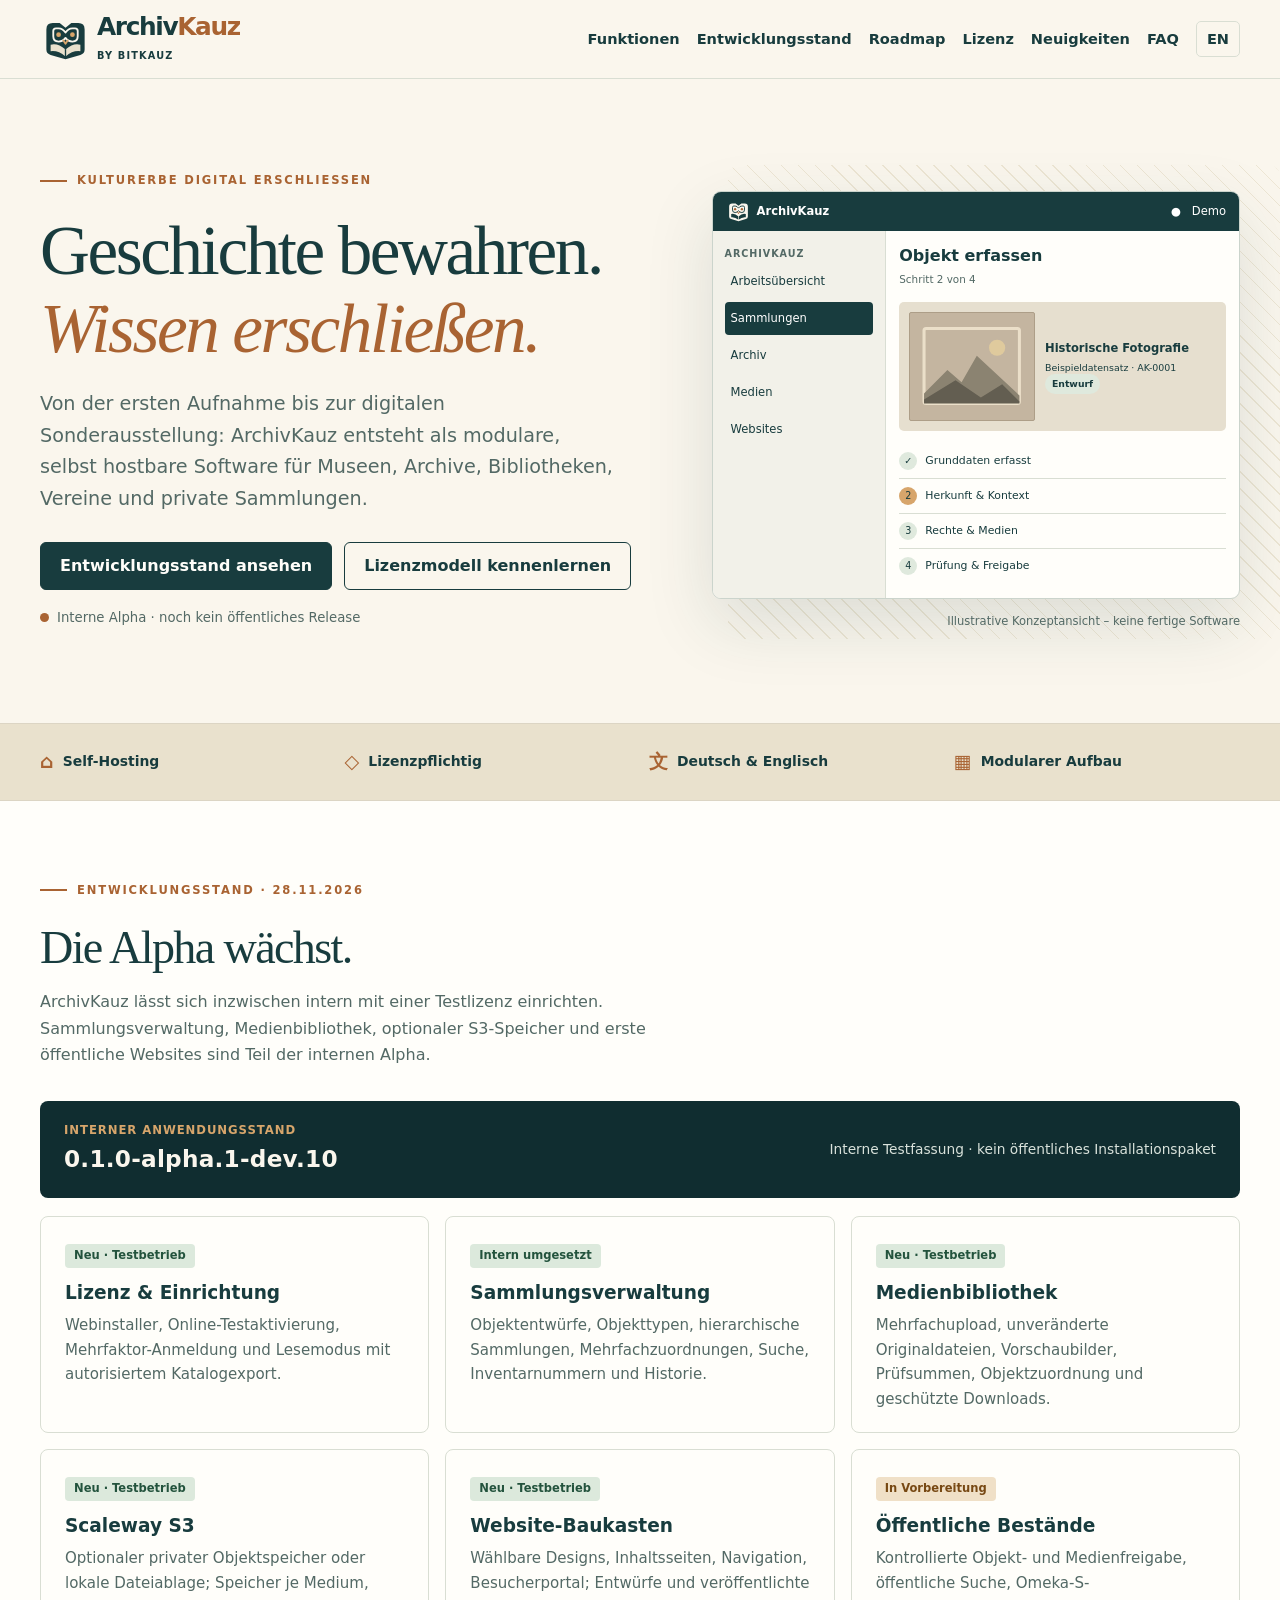
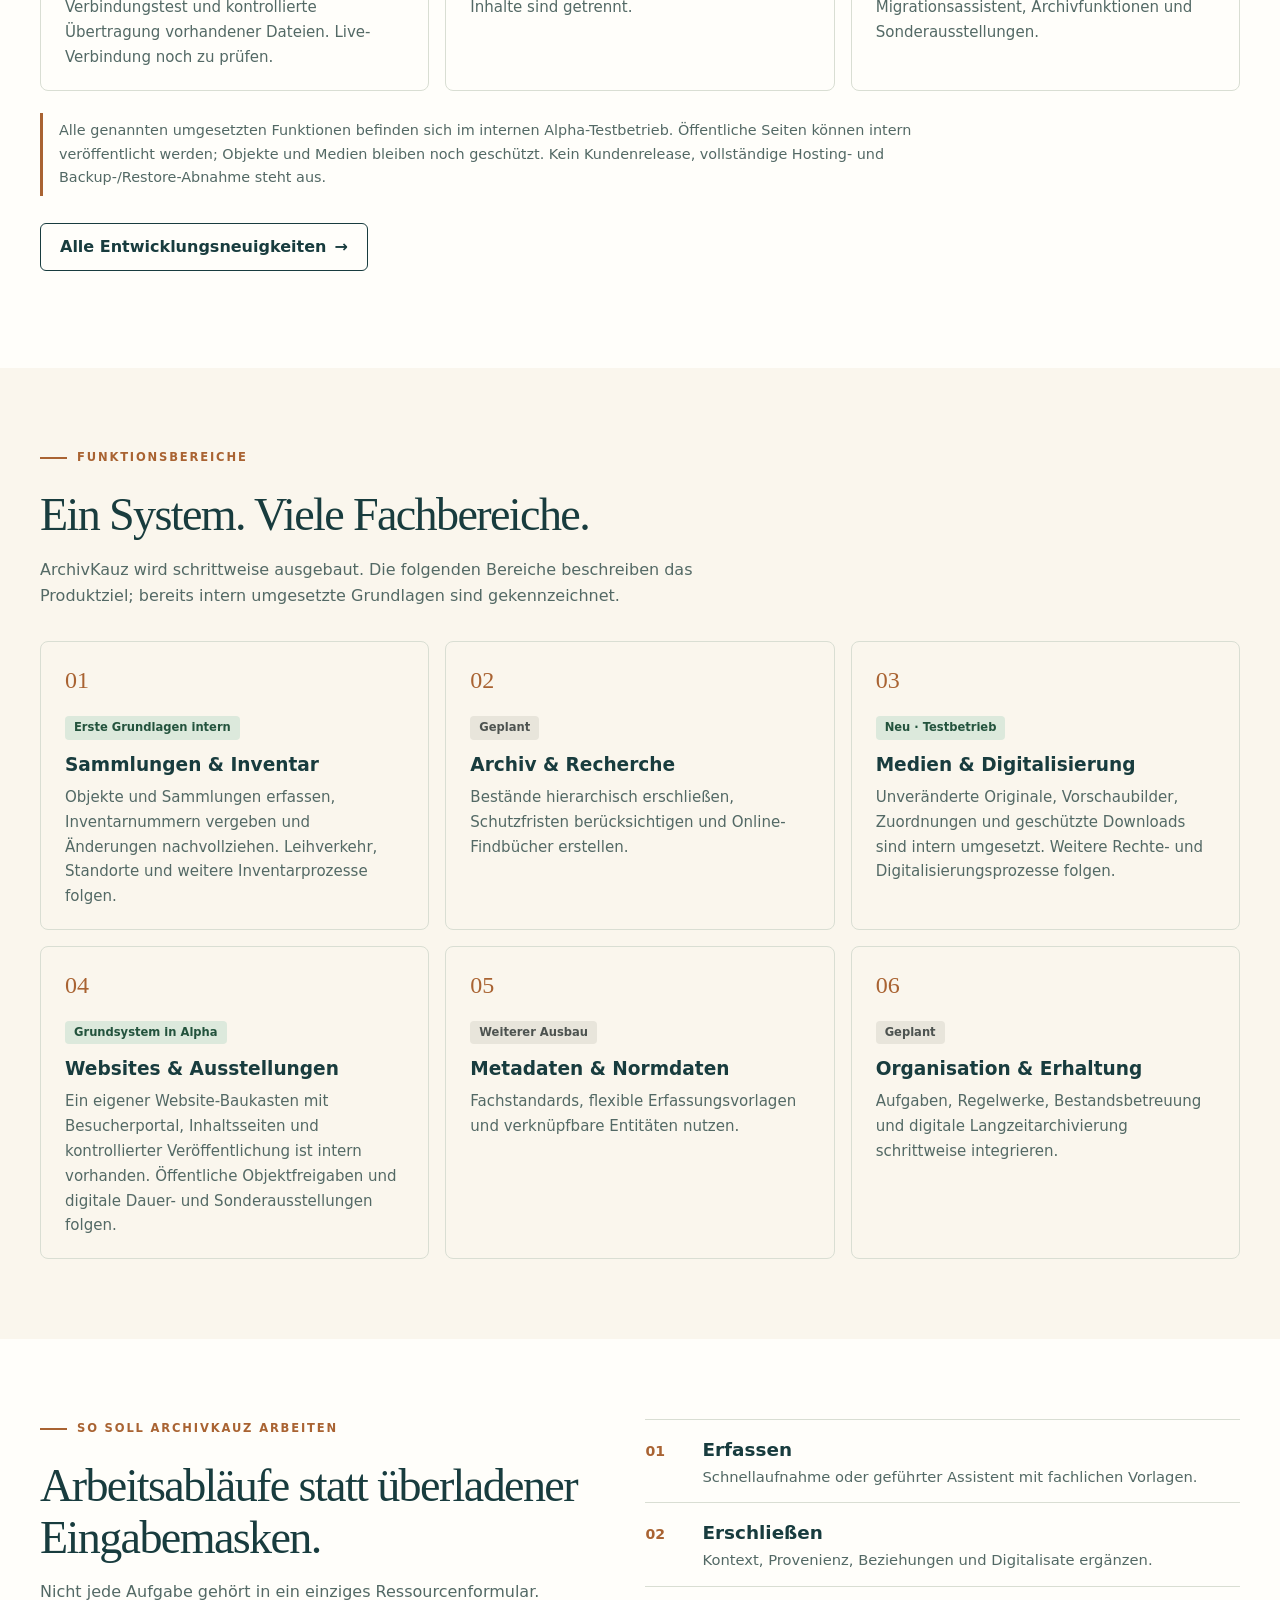
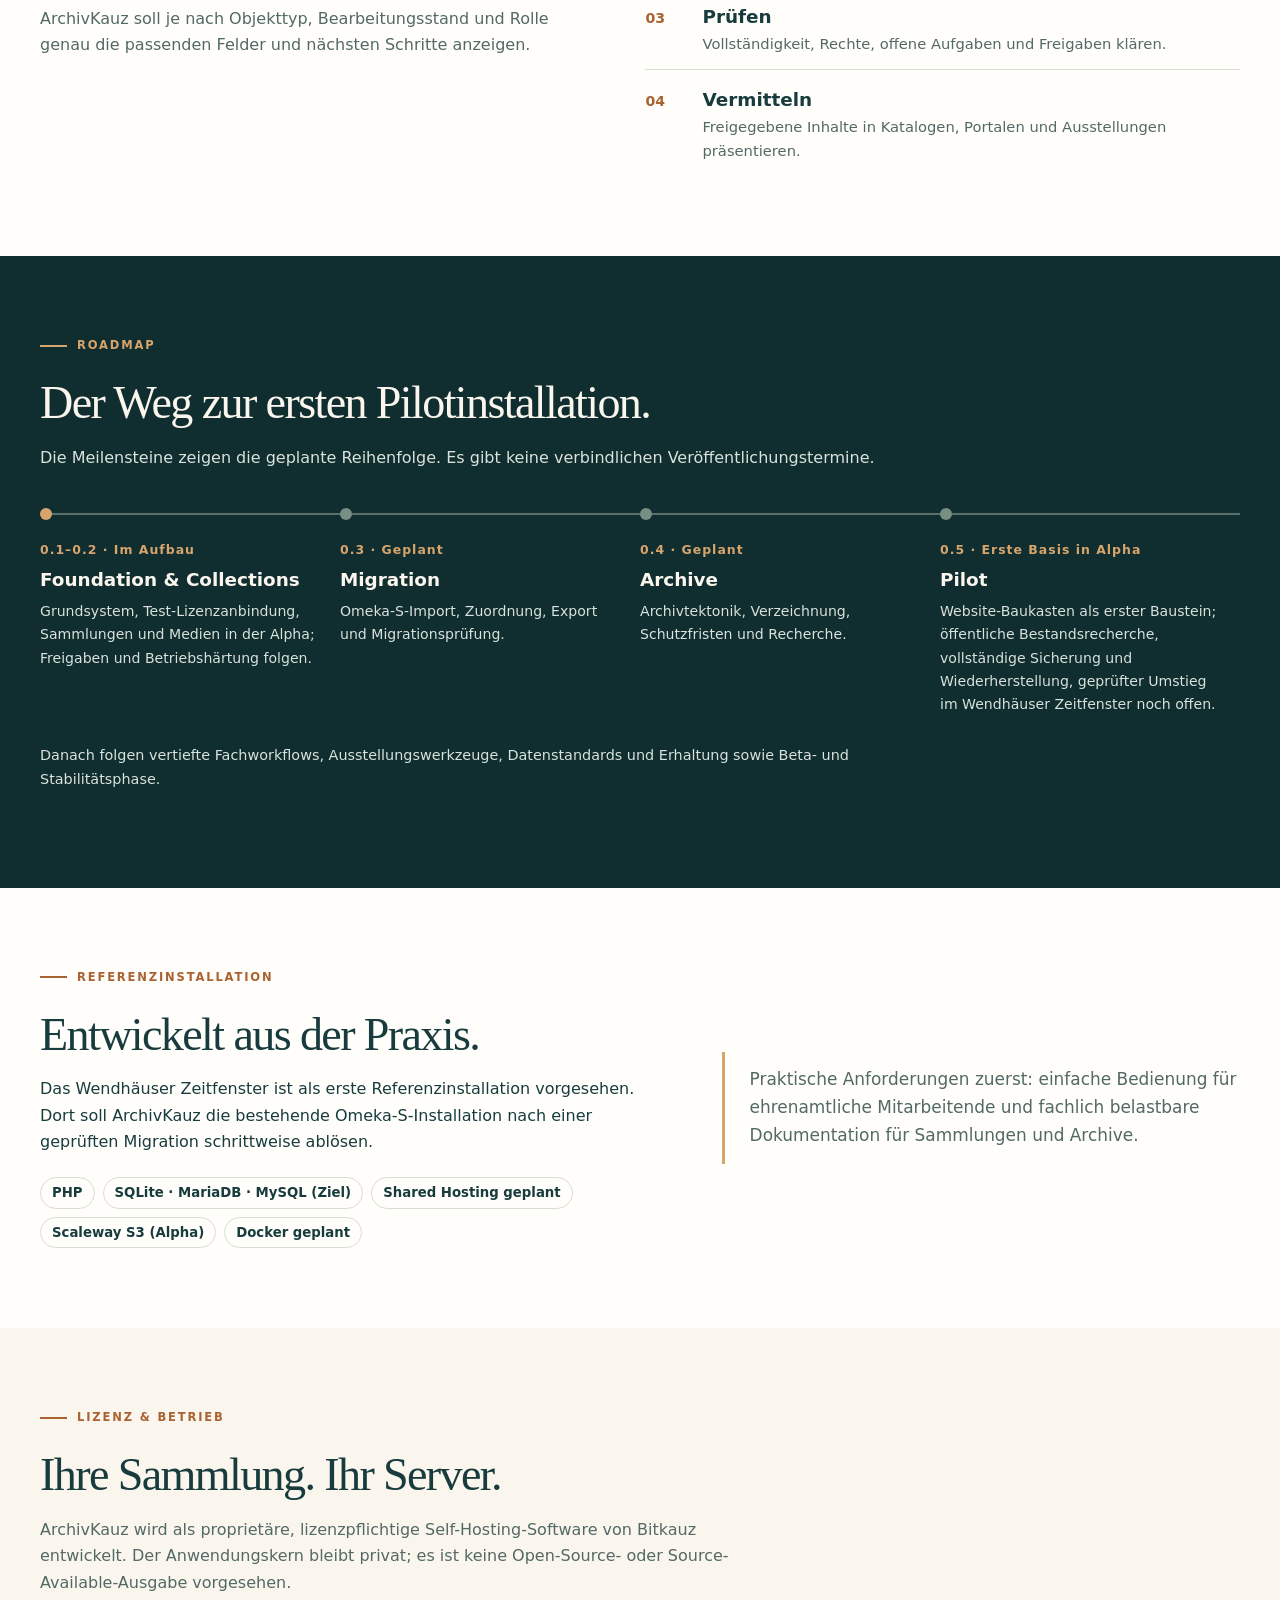
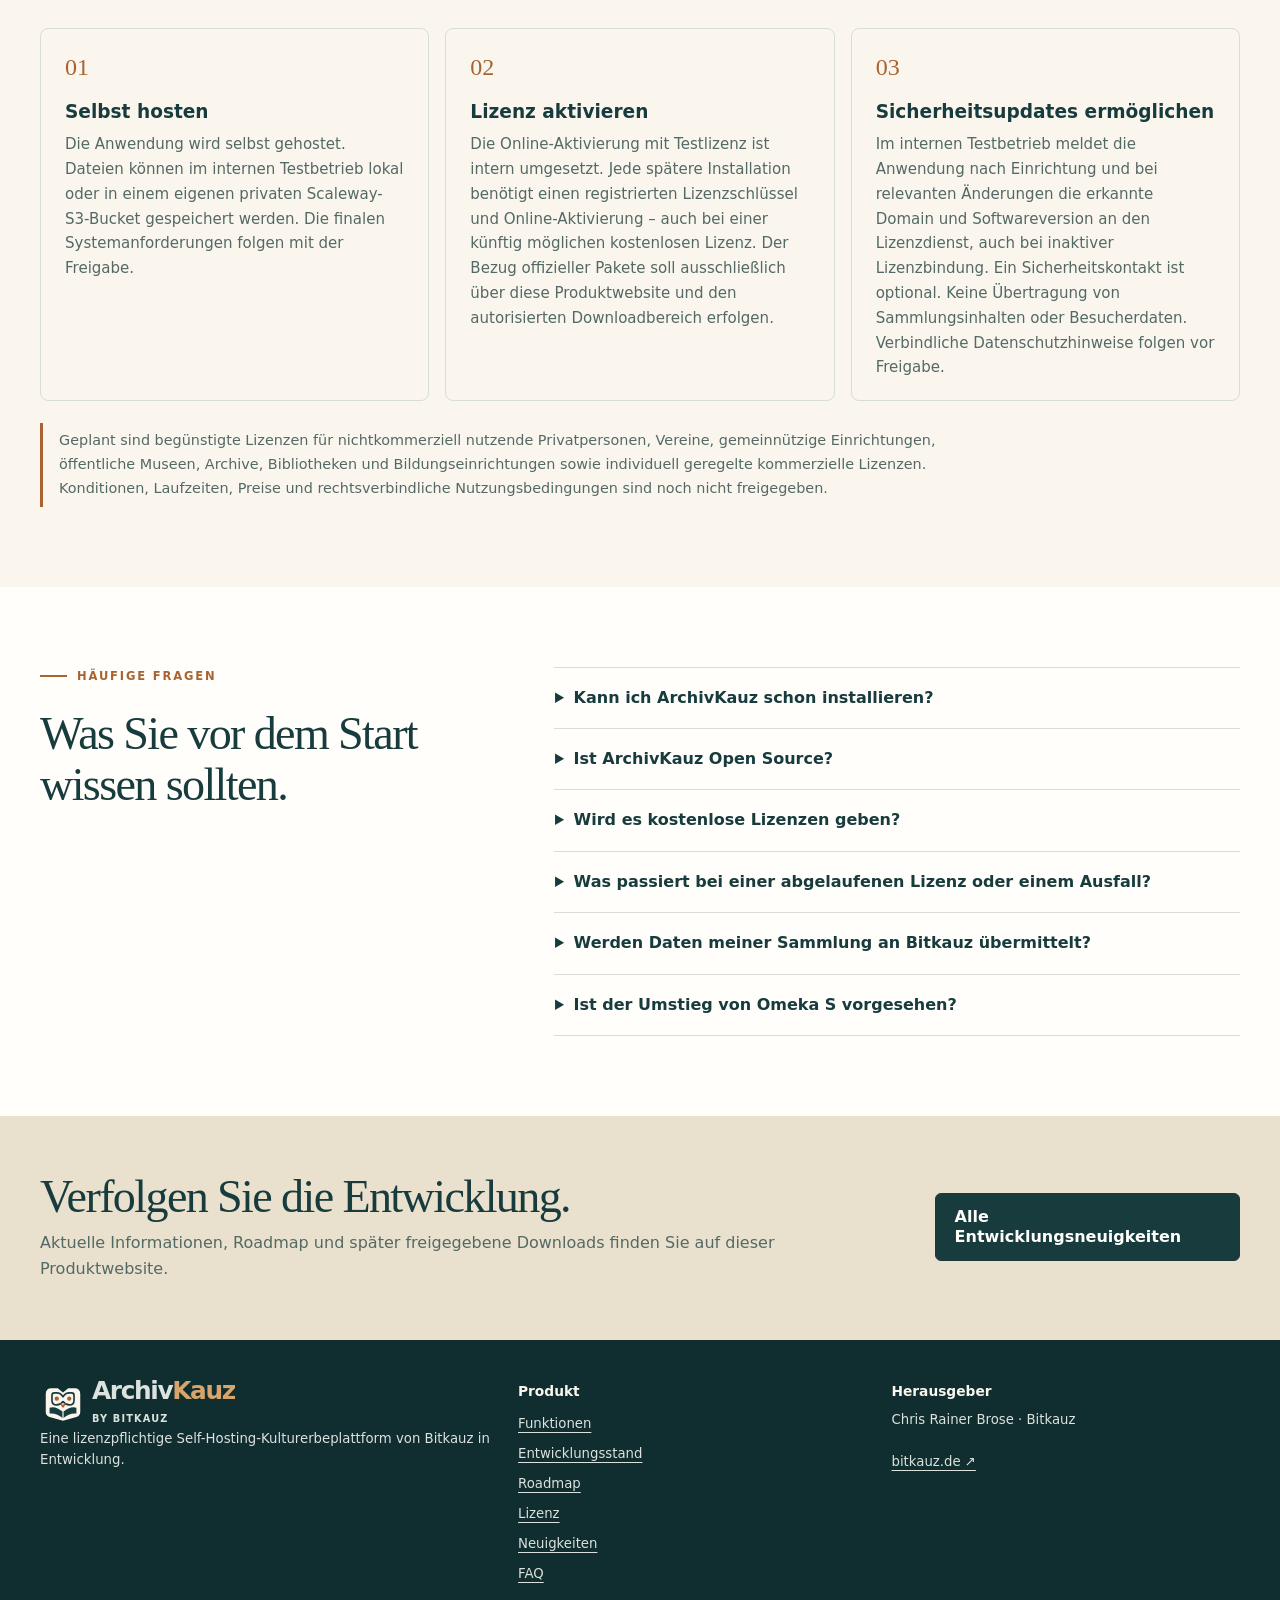
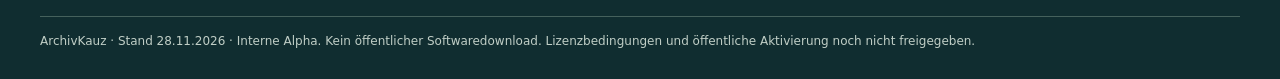
==== commit 92b21001: "Produktwebsite: public/index.html auf Stand dev.10" ====
--- a/public/index.html
+++ b/public/index.html
@@ -12,18 +12,18 @@
 </head>
 <body id="top">
 <a class="skip" href="#content">Zum Inhalt</a>
-<header class="top"><div class="wrap top-inner"><a class="brand" href="#top" aria-label="ArchivKauz"><img src="./assets/logo-mark.svg" alt="" width="51" height="51"><span><span class="wordmark">Archiv<span>Kauz</span></span><span class="brand-sub">by Bitkauz</span></span></a><nav class="nav" aria-label="Hauptnavigation"><a href="#features">Funktionen</a><a href="#status">Entwicklungsstand</a><a href="#roadmap">Roadmap</a><a href="#license">Lizenz</a><a href="#faq">FAQ</a><a class="lang" href="./en/" aria-label="English version">EN</a><details class="mobile"><summary>Menü ☰</summary><div class="mobile-menu"><a href="#features">Funktionen</a><a href="#status">Entwicklungsstand</a><a href="#roadmap">Roadmap</a><a href="#license">Lizenz</a><a href="#faq">FAQ</a></div></details></nav></div></header>
+<header class="top"><div class="wrap top-inner"><a class="brand" href="#top" aria-label="ArchivKauz"><img src="./assets/logo-mark.svg" alt="" width="51" height="51"><span><span class="wordmark">Archiv<span>Kauz</span></span><span class="brand-sub">by Bitkauz</span></span></a><nav class="nav" aria-label="Hauptnavigation"><a href="#features">Funktionen</a><a href="#status">Entwicklungsstand</a><a href="#roadmap">Roadmap</a><a href="#license">Lizenz</a><a href="./updates/">Neuigkeiten</a><a href="#faq">FAQ</a><a class="lang" href="./en/" aria-label="English version">EN</a><details class="mobile"><summary>Menü ☰</summary><div class="mobile-menu"><a href="#features">Funktionen</a><a href="#status">Entwicklungsstand</a><a href="#roadmap">Roadmap</a><a href="#license">Lizenz</a><a href="./updates/">Neuigkeiten</a><a href="#faq">FAQ</a></div></details></nav></div></header>
 <main id="content">
 <section class="hero"><div class="wrap hero-grid"><div><div class="eyebrow">Kulturerbe digital erschließen</div><h1>Geschichte bewahren.<br><em>Wissen erschließen.</em></h1><p class="lead">Von der ersten Aufnahme bis zur digitalen Sonderausstellung: ArchivKauz entsteht als modulare, selbst hostbare Software für Museen, Archive, Bibliotheken, Vereine und private Sammlungen.</p><div class="actions"><a class="button" href="#status">Entwicklungsstand ansehen</a><a class="button outline" href="#license">Lizenzmodell kennenlernen</a></div><p class="status"><span class="dot" aria-hidden="true"></span>Interne Alpha · noch kein öffentliches Release</p></div><figure class="preview" aria-label="Illustrative Konzeptansicht – keine fertige Software"><div class="mock" aria-hidden="true"><div class="mock-top"><strong><img src="./assets/logo-mark-dark.svg" alt=""> ArchivKauz</strong><span>● &nbsp; Demo</span></div><div class="mock-body"><div class="mock-menu"><small>ArchivKauz</small><div>Arbeitsübersicht</div><div class="active">Sammlungen</div><div>Archiv</div><div>Medien</div><div>Websites</div></div><div class="mock-main"><h3>Objekt erfassen</h3><span class="mock-label">Schritt 2 von 4</span><div class="mock-media"><div class="photo"><svg viewBox="0 0 100 80" fill="none" aria-hidden="true"><rect x="3" y="3" width="94" height="74" rx="2" stroke="#ebdfc9" stroke-width="3"/><circle cx="75" cy="22" r="8" fill="#dfca9d"/><path d="M3 67 26 44 40 56 55 30 97 69V76H3Z" fill="#8b8371"/><path d="M3 73 34 54 59 71 80 58 97 75v2H3Z" fill="#635e51"/></svg></div><div><strong>Historische Fotografie</strong><p>Beispieldatensatz · AK-0001</p><span class="mock-tag">Entwurf</span></div></div><div class="mock-step "><span>✓</span><span>Grunddaten erfasst</span></div><div class="mock-step current"><span>2</span><span>Herkunft & Kontext</span></div><div class="mock-step "><span>3</span><span>Rechte & Medien</span></div><div class="mock-step "><span>4</span><span>Prüfung & Freigabe</span></div></div></div></div><figcaption class="mock-caption">Illustrative Konzeptansicht – keine fertige Software</figcaption></figure></div></section>
 <div class="proof"><div class="wrap proof-inner"><div class="proof-item"><span class="sym" aria-hidden="true">⌂</span>Self-Hosting</div><div class="proof-item"><span class="sym" aria-hidden="true">◇</span>Lizenzpflichtig</div><div class="proof-item"><span class="sym" aria-hidden="true">文</span>Deutsch &amp; Englisch</div><div class="proof-item"><span class="sym" aria-hidden="true">▦</span>Modularer Aufbau</div></div></div>
-<section id="status" class="section white"><div class="wrap"><div class="eyebrow">Entwicklungsstand · 27.11.2026</div><h2 class="section-title">Aus der Idee wird Software.</h2><p class="section-intro">Die erste interne Alpha enthält bereits die Grundlagen und erste Funktionen zur Sammlungsverwaltung. Produktive Installationen sind noch nicht freigegeben.</p><div class="version-banner"><div><span class="version-label">Interner Anwendungsstand</span><strong>0.1.0-alpha.1-dev.3</strong></div><span>Interne Testfassung · kein öffentliches Installationspaket</span></div><div class="columns status-cards"><article class="feature"><span class="state-tag internal">Intern umgesetzt</span><h3>Grundsystem</h3><p>Geschützter Einrichtungsassistent, Anmeldung mit Mehrfaktor-Authentifizierung, Arbeitsübersicht und Rollenbasis.</p></article><article class="feature"><span class="state-tag internal">Intern umgesetzt</span><h3>Erste Sammlungsverwaltung</h3><p>Objektentwürfe, Beschreibungen, hierarchische Sammlungen und Mehrfachzuordnungen, Suche, Inventarnummern und Änderungshistorie.</p></article><article class="feature"><span class="state-tag progress">In Vorbereitung</span><h3>Medien &amp; Lizenzanbindung</h3><p>Medienbibliothek, geschützte Dateien und die produktive Lizenzaktivierung gehören zu den nächsten Entwicklungsaufgaben.</p></article></div><p class="status-note">Der Funktionsstand bezieht sich auf interne Tests. Die produktive Einrichtung, Veröffentlichung von Objekten und öffentliche Downloads sind noch nicht verfügbar.</p></div></section>
-<section id="features" class="section"><div class="wrap"><div class="eyebrow">Funktionsbereiche</div><h2 class="section-title">Ein System. Viele Fachbereiche.</h2><p class="section-intro">ArchivKauz wird schrittweise ausgebaut. Die folgenden Bereiche beschreiben das Produktziel; bereits intern umgesetzte Grundlagen sind gekennzeichnet.</p><div class="columns"><article class="feature"><span class="num">01</span><span class="state-tag internal">Erste Grundlagen intern</span><h3>Sammlungen &amp; Inventar</h3><p>Objekte und Sammlungen erfassen, Inventarnummern vergeben und Änderungen nachvollziehen. Leihverkehr, Standorte und weitere Inventarprozesse folgen.</p></article><article class="feature"><span class="num">02</span><span class="state-tag planned">Geplant</span><h3>Archiv &amp; Recherche</h3><p>Bestände hierarchisch erschließen, Schutzfristen berücksichtigen und Online-Findbücher erstellen.</p></article><article class="feature"><span class="num">03</span><span class="state-tag progress">Nächstes Fachinkrement</span><h3>Medien &amp; Digitalisierung</h3><p>Originaldateien bewahren, Digitalisate zuordnen und Nutzungsrechte dokumentieren.</p></article><article class="feature"><span class="num">04</span><span class="state-tag planned">Geplant</span><h3>Websites &amp; Ausstellungen</h3><p>Ausgewählte Bestände veröffentlichen, digitale Dauer- und Sonderausstellungen gestalten und Wissen vermitteln.</p></article><article class="feature"><span class="num">05</span><span class="state-tag planned">Weiterer Ausbau</span><h3>Metadaten &amp; Normdaten</h3><p>Fachstandards, flexible Erfassungsvorlagen und verknüpfbare Entitäten nutzen.</p></article><article class="feature"><span class="num">06</span><span class="state-tag planned">Geplant</span><h3>Organisation &amp; Erhaltung</h3><p>Aufgaben, Regelwerke, Bestandsbetreuung und digitale Langzeitarchivierung schrittweise integrieren.</p></article></div></div></section>
+<section id="status" class="section white"><div class="wrap"><div class="eyebrow">Entwicklungsstand · 28.11.2026</div><h2 class="section-title">Die Alpha wächst.</h2><p class="section-intro">ArchivKauz lässt sich inzwischen intern mit einer Testlizenz einrichten. Sammlungsverwaltung, Medienbibliothek, optionaler S3-Speicher und erste öffentliche Websites sind Teil der internen Alpha.</p><div class="version-banner"><div><span class="version-label">Interner Anwendungsstand</span><strong>0.1.0-alpha.1-dev.10</strong></div><span>Interne Testfassung · kein öffentliches Installationspaket</span></div><div class="columns status-cards"><article class="feature"><span class="state-tag internal">Neu · Testbetrieb</span><h3>Lizenz &amp; Einrichtung</h3><p>Webinstaller, Online-Testaktivierung, Mehrfaktor-Anmeldung und Lesemodus mit autorisiertem Katalogexport.</p></article><article class="feature"><span class="state-tag internal">Intern umgesetzt</span><h3>Sammlungsverwaltung</h3><p>Objektentwürfe, Objekttypen, hierarchische Sammlungen, Mehrfachzuordnungen, Suche, Inventarnummern und Historie.</p></article><article class="feature"><span class="state-tag internal">Neu · Testbetrieb</span><h3>Medienbibliothek</h3><p>Mehrfachupload, unveränderte Originaldateien, Vorschaubilder, Prüfsummen, Objektzuordnung und geschützte Downloads.</p></article><article class="feature"><span class="state-tag internal">Neu · Testbetrieb</span><h3>Scaleway S3</h3><p>Optionaler privater Objektspeicher oder lokale Dateiablage; Speicher je Medium, Verbindungstest und kontrollierte Übertragung vorhandener Dateien. Live-Verbindung noch zu prüfen.</p></article><article class="feature"><span class="state-tag internal">Neu · Testbetrieb</span><h3>Website-Baukasten</h3><p>Wählbare Designs, Inhaltsseiten, Navigation, Besucherportal; Entwürfe und veröffentlichte Inhalte sind getrennt.</p></article><article class="feature"><span class="state-tag progress">In Vorbereitung</span><h3>Öffentliche Bestände</h3><p>Kontrollierte Objekt- und Medienfreigabe, öffentliche Suche, Omeka-S-Migrationsassistent, Archivfunktionen und Sonderausstellungen.</p></article></div><p class="status-note">Alle genannten umgesetzten Funktionen befinden sich im internen Alpha-Testbetrieb. Öffentliche Seiten können intern veröffentlicht werden; Objekte und Medien bleiben noch geschützt. Kein Kundenrelease, vollständige Hosting- und Backup-/Restore-Abnahme steht aus.</p><div class="actions"><a class="button outline" href="./updates/">Alle Entwicklungsneuigkeiten <span aria-hidden="true">→</span></a></div></div></section>
+<section id="features" class="section"><div class="wrap"><div class="eyebrow">Funktionsbereiche</div><h2 class="section-title">Ein System. Viele Fachbereiche.</h2><p class="section-intro">ArchivKauz wird schrittweise ausgebaut. Die folgenden Bereiche beschreiben das Produktziel; bereits intern umgesetzte Grundlagen sind gekennzeichnet.</p><div class="columns"><article class="feature"><span class="num">01</span><span class="state-tag internal">Erste Grundlagen intern</span><h3>Sammlungen &amp; Inventar</h3><p>Objekte und Sammlungen erfassen, Inventarnummern vergeben und Änderungen nachvollziehen. Leihverkehr, Standorte und weitere Inventarprozesse folgen.</p></article><article class="feature"><span class="num">02</span><span class="state-tag planned">Geplant</span><h3>Archiv &amp; Recherche</h3><p>Bestände hierarchisch erschließen, Schutzfristen berücksichtigen und Online-Findbücher erstellen.</p></article><article class="feature"><span class="num">03</span><span class="state-tag internal">Neu · Testbetrieb</span><h3>Medien &amp; Digitalisierung</h3><p>Unveränderte Originale, Vorschaubilder, Zuordnungen und geschützte Downloads sind intern umgesetzt. Weitere Rechte- und Digitalisierungsprozesse folgen.</p></article><article class="feature"><span class="num">04</span><span class="state-tag internal">Grundsystem in Alpha</span><h3>Websites &amp; Ausstellungen</h3><p>Ein eigener Website-Baukasten mit Besucherportal, Inhaltsseiten und kontrollierter Veröffentlichung ist intern vorhanden. Öffentliche Objektfreigaben und digitale Dauer- und Sonderausstellungen folgen.</p></article><article class="feature"><span class="num">05</span><span class="state-tag planned">Weiterer Ausbau</span><h3>Metadaten &amp; Normdaten</h3><p>Fachstandards, flexible Erfassungsvorlagen und verknüpfbare Entitäten nutzen.</p></article><article class="feature"><span class="num">06</span><span class="state-tag planned">Geplant</span><h3>Organisation &amp; Erhaltung</h3><p>Aufgaben, Regelwerke, Bestandsbetreuung und digitale Langzeitarchivierung schrittweise integrieren.</p></article></div></div></section>
 <section id="workflow" class="section white"><div class="wrap workflow"><div><div class="eyebrow">So soll ArchivKauz arbeiten</div><h2>Arbeitsabläufe statt überladener Eingabemasken.</h2><p class="section-intro">Nicht jede Aufgabe gehört in ein einziges Ressourcenformular. ArchivKauz soll je nach Objekttyp, Bearbeitungsstand und Rolle genau die passenden Felder und nächsten Schritte anzeigen.</p></div><ol class="steps"><li><div><h3>Erfassen</h3><p>Schnellaufnahme oder geführter Assistent mit fachlichen Vorlagen.</p></div></li><li><div><h3>Erschließen</h3><p>Kontext, Provenienz, Beziehungen und Digitalisate ergänzen.</p></div></li><li><div><h3>Prüfen</h3><p>Vollständigkeit, Rechte, offene Aufgaben und Freigaben klären.</p></div></li><li><div><h3>Vermitteln</h3><p>Freigegebene Inhalte in Katalogen, Portalen und Ausstellungen präsentieren.</p></div></li></ol></div></section>
-<section id="roadmap" class="section dark"><div class="wrap"><div class="eyebrow">Roadmap</div><h2>Der Weg zur ersten Pilotinstallation.</h2><p>Die Meilensteine zeigen die geplante Reihenfolge. Es gibt keine verbindlichen Veröffentlichungstermine.</p><div class="road"><div class="mile"><span class="version">0.1–0.2 · Im Aufbau</span><h3>Foundation &amp; Collections</h3><p>Grundsystem, Lizenzanbindung, Sammlungen und Medien.</p></div><div class="mile"><span class="version">0.3 · Geplant</span><h3>Migration</h3><p>Omeka-S-Import, Zuordnung, Export und Migrationsprüfung.</p></div><div class="mile"><span class="version">0.4 · Geplant</span><h3>Archive</h3><p>Archivtektonik, Verzeichnung, Schutzfristen und Recherche.</p></div><div class="mile"><span class="version">0.5 · Geplant</span><h3>Pilot</h3><p>Öffentliche Seiten, Sicherung und Wiederherstellung sowie geprüfter Umstieg im Wendhäuser Zeitfenster.</p></div></div><p class="road-note">Danach folgen vertiefte Fachworkflows, Ausstellungswerkzeuge, Datenstandards und Erhaltung sowie Beta- und Stabilitätsphase.</p></div></section>
-<section class="section white"><div class="wrap pilot"><div><div class="eyebrow">Referenzinstallation</div><h2>Entwickelt aus der Praxis.</h2><p>Das Wendhäuser Zeitfenster ist als erste Referenzinstallation vorgesehen. Dort soll ArchivKauz die bestehende Omeka-S-Installation nach einer geprüften Migration schrittweise ablösen.</p><div class="tech"><span class="chip">PHP</span><span class="chip">SQLite · MariaDB · MySQL (Ziel)</span><span class="chip">Shared Hosting geplant</span><span class="chip">Docker geplant</span></div></div><blockquote class="pilot-note">Praktische Anforderungen zuerst: einfache Bedienung für ehrenamtliche Mitarbeitende und fachlich belastbare Dokumentation für Sammlungen und Archive.</blockquote></div></section>
-<section id="license" class="section"><div class="wrap"><div class="eyebrow">Lizenz &amp; Betrieb</div><h2 class="section-title">Ihre Sammlung. Ihr Server.</h2><p class="section-intro">ArchivKauz wird als proprietäre, lizenzpflichtige Self-Hosting-Software von Bitkauz entwickelt. Der Anwendungskern bleibt privat; es ist keine Open-Source- oder Source-Available-Ausgabe vorgesehen.</p><div class="columns"><article class="feature"><span class="num">01</span><h3>Selbst hosten</h3><p>Die Anwendung und Ihre Bestände liegen auf Ihrer eigenen Hosting-Umgebung. Die finalen Systemanforderungen werden mit dem jeweiligen Release veröffentlicht.</p></article><article class="feature"><span class="num">02</span><h3>Lizenz aktivieren</h3><p>Jede Installation benötigt einen registrierten Lizenzschlüssel und Online-Aktivierung – auch bei einer künftig möglichen kostenlosen Lizenz. Der Bezug offizieller Pakete soll ausschließlich über diese Produktwebsite und den autorisierten Downloadbereich erfolgen.</p></article><article class="feature"><span class="num">03</span><h3>Sicherheitsupdates ermöglichen</h3><p>Vorgesehen sind Installations- und Lizenzmeldungen mit gemeldeter Domain, Softwareversion und optionalem Sicherheitskontakt, auch unabhängig vom Lizenzstatus. Keine Übertragung von Sammlungsinhalten und keine Besucher- oder Nutzungsanalyse. Die konkrete Funktion und Datenschutzhinweise folgen vor Freigabe.</p></article></div><p class="license-note">Geplant sind begünstigte Lizenzen für nichtkommerziell nutzende Privatpersonen, Vereine, gemeinnützige Einrichtungen, öffentliche Museen, Archive, Bibliotheken und Bildungseinrichtungen sowie individuell geregelte kommerzielle Lizenzen. Konditionen, Laufzeiten, Preise und rechtsverbindliche Nutzungsbedingungen sind noch nicht freigegeben.</p></div></section>
-<section id="faq" class="section white"><div class="wrap faq"><div><div class="eyebrow">Häufige Fragen</div><h2>Was Sie vor dem Start wissen sollten.</h2></div><div class="questions"><details><summary>Kann ich ArchivKauz schon installieren?</summary><p>Noch nicht als öffentlich verfügbare Software. Es gibt interne Alpha-Testpakete; die produktive Aktivierung und Einrichtung sind noch nicht freigegeben.</p></details><details><summary>Ist ArchivKauz Open Source?</summary><p>Nein. ArchivKauz wird als proprietäre, lizenzpflichtige Self-Hosting-Software entwickelt. Der Anwendungskern ist nicht öffentlich und darf nicht frei weitergegeben werden.</p></details><details><summary>Wird es kostenlose Lizenzen geben?</summary><p>Kostenlose Lizenzen für begünstigte nichtkommerzielle Nutzer und Einrichtungen sind geplant, aber noch nicht verbindlich freigegeben. Auch diese benötigen Lizenzschlüssel und Online-Aktivierung. Preise und kommerzielle Konditionen werden später veröffentlicht.</p></details><details><summary>Was passiert bei einer abgelaufenen Lizenz oder einem Ausfall?</summary><p>Das Konzept sieht einen begrenzten Ausfallmodus sowie weiterhin autorisierten Datenzugang und Export vor. Die genauen Regeln und technischen Maßnahmen werden vor einem öffentlichen Release dokumentiert.</p></details><details><summary>Werden Daten meiner Sammlung an Bitkauz übermittelt?</summary><p>Die Inhalte der Sammlung sollen auf Ihrem Server bleiben. Für Lizenz- und Installationsmeldungen sind technische Angaben wie gemeldete Domain, Softwareversion und Lizenzstatus sowie optional ein Sicherheitskontakt vorgesehen. Diese Meldungen sind von Besucherstatistiken und Nutzungsanalyse getrennt.</p></details><details><summary>Ist der Umstieg von Omeka S vorgesehen?</summary><p>Ja. Ein Omeka-S-Import mit Mapping, Prüfung und Export ist ein eigener Meilenstein. Der Wechsel im Wendhäuser Zeitfenster ist als erster Pilot vorgesehen, erst nach erfolgreicher Prüfung.</p></details></div></div></section>
-<section class="end"><div class="wrap end-inner"><div><h2>Verfolgen Sie die Entwicklung.</h2><p>Aktuelle Informationen, Roadmap und später freigegebene Downloads finden Sie auf dieser Produktwebsite.</p></div><a class="button" href="#roadmap">Zur Roadmap</a></div></section>
+<section id="roadmap" class="section dark"><div class="wrap"><div class="eyebrow">Roadmap</div><h2>Der Weg zur ersten Pilotinstallation.</h2><p>Die Meilensteine zeigen die geplante Reihenfolge. Es gibt keine verbindlichen Veröffentlichungstermine.</p><div class="road"><div class="mile"><span class="version">0.1–0.2 · Im Aufbau</span><h3>Foundation &amp; Collections</h3><p>Grundsystem, Test-Lizenzanbindung, Sammlungen und Medien in der Alpha; Freigaben und Betriebshärtung folgen.</p></div><div class="mile"><span class="version">0.3 · Geplant</span><h3>Migration</h3><p>Omeka-S-Import, Zuordnung, Export und Migrationsprüfung.</p></div><div class="mile"><span class="version">0.4 · Geplant</span><h3>Archive</h3><p>Archivtektonik, Verzeichnung, Schutzfristen und Recherche.</p></div><div class="mile"><span class="version">0.5 · Erste Basis in Alpha</span><h3>Pilot</h3><p>Website-Baukasten als erster Baustein; öffentliche Bestandsrecherche, vollständige Sicherung und Wiederherstellung, geprüfter Umstieg im Wendhäuser Zeitfenster noch offen.</p></div></div><p class="road-note">Danach folgen vertiefte Fachworkflows, Ausstellungswerkzeuge, Datenstandards und Erhaltung sowie Beta- und Stabilitätsphase.</p></div></section>
+<section class="section white"><div class="wrap pilot"><div><div class="eyebrow">Referenzinstallation</div><h2>Entwickelt aus der Praxis.</h2><p>Das Wendhäuser Zeitfenster ist als erste Referenzinstallation vorgesehen. Dort soll ArchivKauz die bestehende Omeka-S-Installation nach einer geprüften Migration schrittweise ablösen.</p><div class="tech"><span class="chip">PHP</span><span class="chip">SQLite · MariaDB · MySQL (Ziel)</span><span class="chip">Shared Hosting geplant</span><span class="chip">Scaleway S3 (Alpha)</span><span class="chip">Docker geplant</span></div></div><blockquote class="pilot-note">Praktische Anforderungen zuerst: einfache Bedienung für ehrenamtliche Mitarbeitende und fachlich belastbare Dokumentation für Sammlungen und Archive.</blockquote></div></section>
+<section id="license" class="section"><div class="wrap"><div class="eyebrow">Lizenz &amp; Betrieb</div><h2 class="section-title">Ihre Sammlung. Ihr Server.</h2><p class="section-intro">ArchivKauz wird als proprietäre, lizenzpflichtige Self-Hosting-Software von Bitkauz entwickelt. Der Anwendungskern bleibt privat; es ist keine Open-Source- oder Source-Available-Ausgabe vorgesehen.</p><div class="columns"><article class="feature"><span class="num">01</span><h3>Selbst hosten</h3><p>Die Anwendung wird selbst gehostet. Dateien können im internen Testbetrieb lokal oder in einem eigenen privaten Scaleway-S3-Bucket gespeichert werden. Die finalen Systemanforderungen folgen mit der Freigabe.</p></article><article class="feature"><span class="num">02</span><h3>Lizenz aktivieren</h3><p>Die Online-Aktivierung mit Testlizenz ist intern umgesetzt. Jede spätere Installation benötigt einen registrierten Lizenzschlüssel und Online-Aktivierung – auch bei einer künftig möglichen kostenlosen Lizenz. Der Bezug offizieller Pakete soll ausschließlich über diese Produktwebsite und den autorisierten Downloadbereich erfolgen.</p></article><article class="feature"><span class="num">03</span><h3>Sicherheitsupdates ermöglichen</h3><p>Im internen Testbetrieb meldet die Anwendung nach Einrichtung und bei relevanten Änderungen die erkannte Domain und Softwareversion an den Lizenzdienst, auch bei inaktiver Lizenzbindung. Ein Sicherheitskontakt ist optional. Keine Übertragung von Sammlungsinhalten oder Besucherdaten. Verbindliche Datenschutzhinweise folgen vor Freigabe.</p></article></div><p class="license-note">Geplant sind begünstigte Lizenzen für nichtkommerziell nutzende Privatpersonen, Vereine, gemeinnützige Einrichtungen, öffentliche Museen, Archive, Bibliotheken und Bildungseinrichtungen sowie individuell geregelte kommerzielle Lizenzen. Konditionen, Laufzeiten, Preise und rechtsverbindliche Nutzungsbedingungen sind noch nicht freigegeben.</p></div></section>
+<section id="faq" class="section white"><div class="wrap faq"><div><div class="eyebrow">Häufige Fragen</div><h2>Was Sie vor dem Start wissen sollten.</h2></div><div class="questions"><details><summary>Kann ich ArchivKauz schon installieren?</summary><p>Noch nicht als öffentlich verfügbare Software. Eine interne Installation mit gültiger Testlizenz ist bereits möglich; der Kundenbetrieb ist noch nicht freigegeben.</p></details><details><summary>Ist ArchivKauz Open Source?</summary><p>Nein. ArchivKauz wird als proprietäre, lizenzpflichtige Self-Hosting-Software entwickelt. Der Anwendungskern ist nicht öffentlich und darf nicht frei weitergegeben werden.</p></details><details><summary>Wird es kostenlose Lizenzen geben?</summary><p>Kostenlose Lizenzen für begünstigte nichtkommerzielle Nutzer und Einrichtungen sind geplant, aber noch nicht verbindlich freigegeben. Auch diese benötigen Lizenzschlüssel und Online-Aktivierung. Preise und kommerzielle Konditionen werden später veröffentlicht.</p></details><details><summary>Was passiert bei einer abgelaufenen Lizenz oder einem Ausfall?</summary><p>Die interne Alpha unterstützt eine zeitlich begrenzte Ausfallkulanz anhand des signierten Lizenznachweises sowie bei inaktivem Status einen Lesemodus mit rechtegeprüftem Katalogexport. Die verbindlichen Bedingungen folgen vor dem öffentlichen Release.</p></details><details><summary>Werden Daten meiner Sammlung an Bitkauz übermittelt?</summary><p>Die Inhalte der Sammlung sollen auf Ihrem Server bleiben. Bei der internen Testaktivierung und Installationsmeldung werden technische Angaben wie Domain, Softwareversion und Lizenzstatus sowie optional ein Sicherheitskontakt verarbeitet. Besucherstatistiken, Sammlungsinhalte und Nutzungsanalysen werden dafür nicht übertragen.</p></details><details><summary>Ist der Umstieg von Omeka S vorgesehen?</summary><p>Ja. Ein Omeka-S-Import mit Mapping, Prüfung und Export ist ein eigener Meilenstein. Der Wechsel im Wendhäuser Zeitfenster ist als erster Pilot vorgesehen, erst nach erfolgreicher Prüfung.</p></details></div></div></section>
+<section class="end"><div class="wrap end-inner"><div><h2>Verfolgen Sie die Entwicklung.</h2><p>Aktuelle Informationen, Roadmap und später freigegebene Downloads finden Sie auf dieser Produktwebsite.</p></div><a class="button" href="./updates/">Alle Entwicklungsneuigkeiten</a></div></section>
 </main>
-<footer class="footer"><div class="wrap"><div class="footer-grid"><div><a class="brand" href="#top" aria-label="ArchivKauz"><img src="./assets/logo-mark-dark.svg" alt="" width="51" height="51"><span><span class="wordmark">Archiv<span>Kauz</span></span><span class="brand-sub">by Bitkauz</span></span></a><p>Eine lizenzpflichtige Self-Hosting-Kulturerbeplattform von Bitkauz in Entwicklung.</p></div><div><h3>Produkt</h3><ul><li><a href="#features">Funktionen</a></li><li><a href="#status">Entwicklungsstand</a></li><li><a href="#roadmap">Roadmap</a></li><li><a href="#license">Lizenz</a></li><li><a href="#faq">FAQ</a></li></ul></div><div><h3>Herausgeber</h3><p>Chris Rainer Brose · Bitkauz</p><a href="https://bitkauz.de/">bitkauz.de ↗</a></div></div><div class="copyright">ArchivKauz · Stand 27.11.2026 · Interne Alpha. Kein öffentlicher Softwaredownload. Lizenzbedingungen und öffentliche Aktivierung noch nicht freigegeben.</div></div></footer>
+<footer class="footer"><div class="wrap"><div class="footer-grid"><div><a class="brand" href="#top" aria-label="ArchivKauz"><img src="./assets/logo-mark-dark.svg" alt="" width="51" height="51"><span><span class="wordmark">Archiv<span>Kauz</span></span><span class="brand-sub">by Bitkauz</span></span></a><p>Eine lizenzpflichtige Self-Hosting-Kulturerbeplattform von Bitkauz in Entwicklung.</p></div><div><h3>Produkt</h3><ul><li><a href="#features">Funktionen</a></li><li><a href="#status">Entwicklungsstand</a></li><li><a href="#roadmap">Roadmap</a></li><li><a href="#license">Lizenz</a></li><li><a href="./updates/">Neuigkeiten</a></li><li><a href="#faq">FAQ</a></li></ul></div><div><h3>Herausgeber</h3><p>Chris Rainer Brose · Bitkauz</p><a href="https://bitkauz.de/">bitkauz.de ↗</a></div></div><div class="copyright">ArchivKauz · Stand 28.11.2026 · Interne Alpha. Kein öffentlicher Softwaredownload. Lizenzbedingungen und öffentliche Aktivierung noch nicht freigegeben.</div></div></footer>
 </body></html>
--- a/public/assets/style.css
+++ b/public/assets/style.css
@@ -5,3 +5,9 @@
 @media(max-width:460px){.columns{grid-template-columns:1fr}.mock-menu{padding:10px 6px}.mock-main{padding:12px 9px}.mock-media{padding:6px;gap:5px}.mock-media p{font-size:.55rem}.mock-step{font-size:.6rem}.mock-menu div{font-size:.65rem}.proof-item{align-items:flex-start}.brand-sub{display:none}.actions .button{width:100%}.road{grid-template-columns:1fr}.road .mile{padding-top:16px}.nav{gap:7px}}
 @media(prefers-reduced-motion:reduce){html{scroll-behavior:auto}}
 figure.preview{margin:0}
+
+/* Product status and licensing */
+.version-banner{display:flex;justify-content:space-between;align-items:center;gap:24px;background:var(--deep);color:var(--paper);border-radius:8px;padding:20px 24px;margin-bottom:18px}.version-banner strong{display:block;font-size:clamp(1.05rem,2.1vw,1.45rem);letter-spacing:.01em;overflow-wrap:anywhere}.version-label{display:block;color:var(--gold);font-size:.73rem;font-weight:700;text-transform:uppercase;letter-spacing:.08em}.version-banner>span{font-size:.86rem;color:#d9e2db}.state-tag{display:inline-block;max-width:100%;padding:4px 9px;border-radius:4px;font-weight:700;font-size:.72rem;line-height:1.35;margin:0 0 13px;background:#e8e5db;color:#4d5350}.state-tag.internal{background:#dce9dc;color:#23533d}.state-tag.progress{background:#f0e0c7;color:#774813}.status-cards .feature{background:var(--white)}.status-note,.license-note{margin:22px 0 0;border-left:3px solid var(--copper);padding:6px 0 6px 16px;color:var(--muted);font-size:.9rem;max-width:950px}.road-note{font-size:.9rem;max-width:820px}.nav{gap:17px}
+@media(max-width:1000px){.nav{gap:10px}}
+@media(max-width:900px){.nav>a:not(.lang){display:none}.mobile{display:block;position:relative}.mobile summary{margin:0;list-style:none;font-size:.83rem;padding:6px 9px;border:1px solid var(--line);border-radius:4px}.mobile summary::-webkit-details-marker{display:none}.mobile-menu{position:absolute;top:36px;right:0;width:220px;background:var(--white);box-shadow:0 12px 25px #183c3e22;border:1px solid var(--line);border-radius:6px;padding:6px 14px}.mobile-menu a{display:block;padding:12px 0;border-bottom:1px solid var(--line)}.mobile-menu a:last-child{border:none}}
+@media(max-width:760px){.version-banner{align-items:flex-start;flex-direction:column;gap:8px;padding:16px}.status-cards{grid-template-columns:1fr}}
